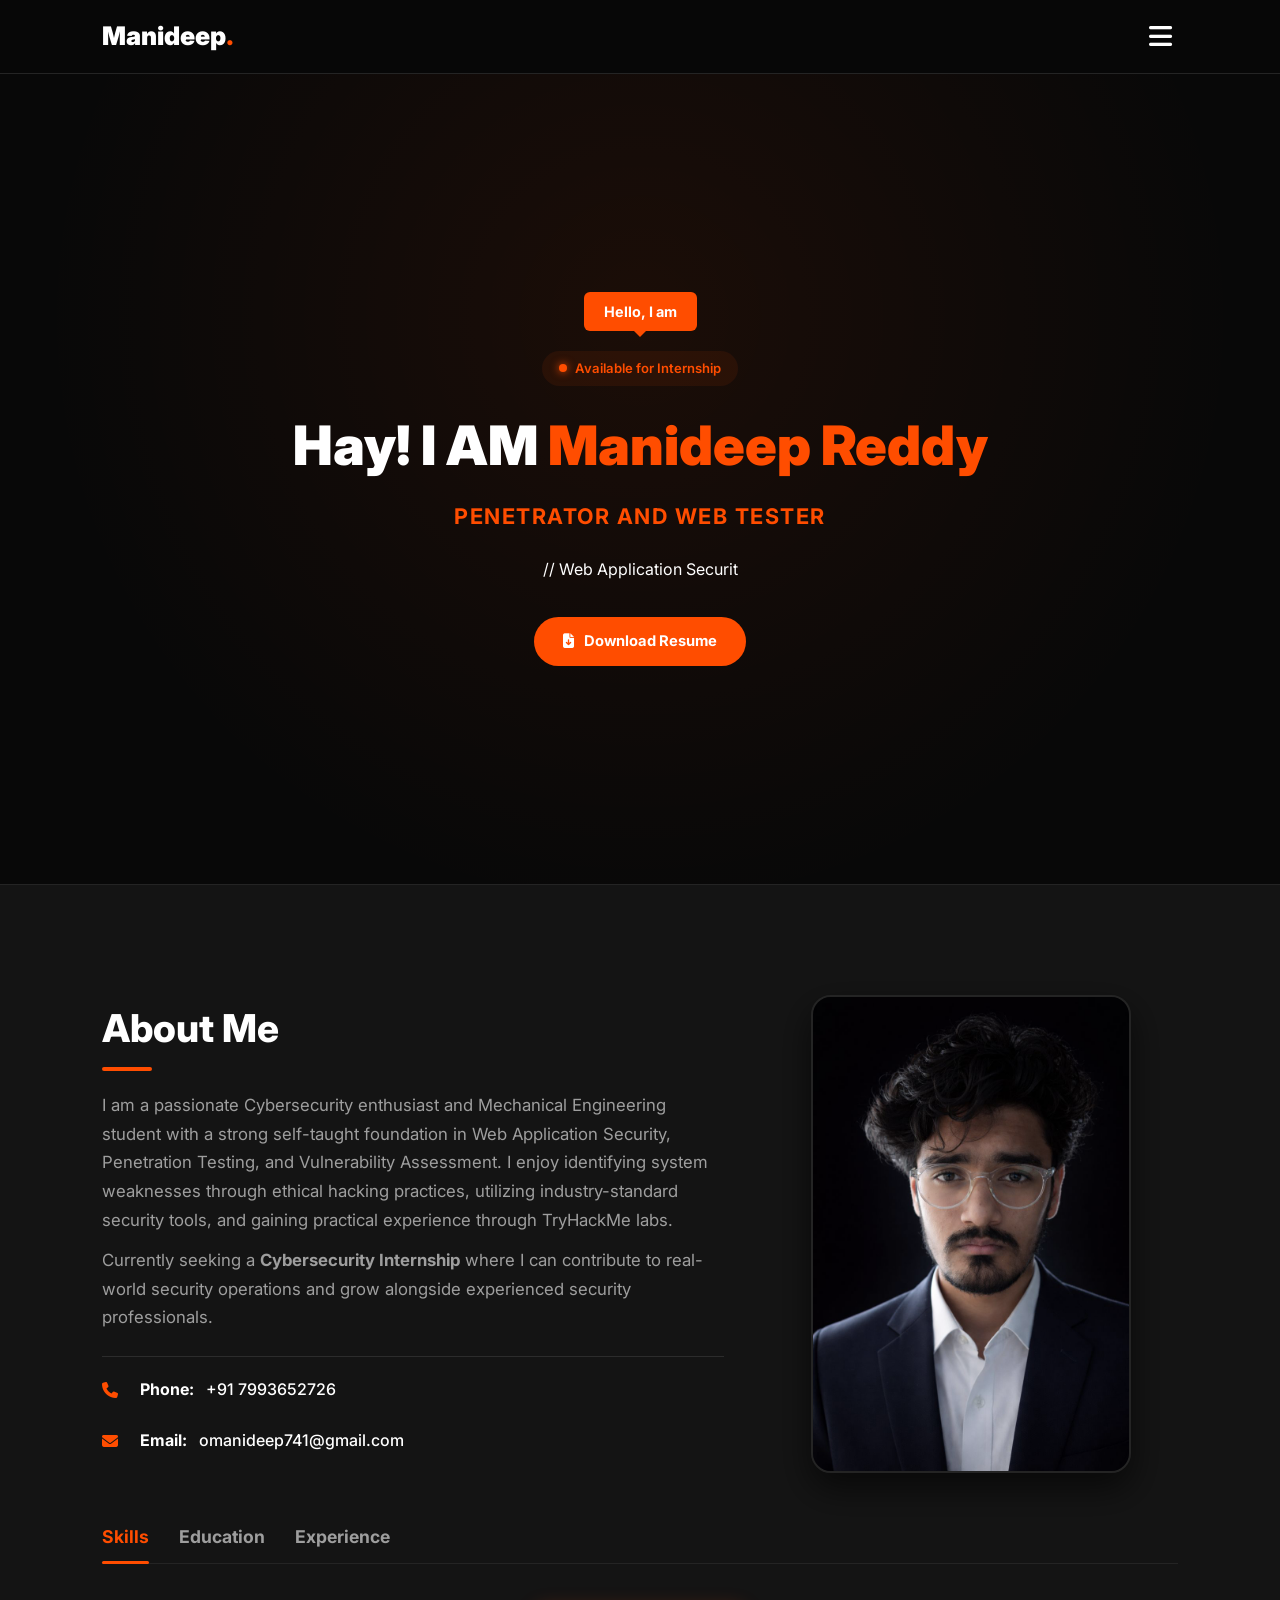
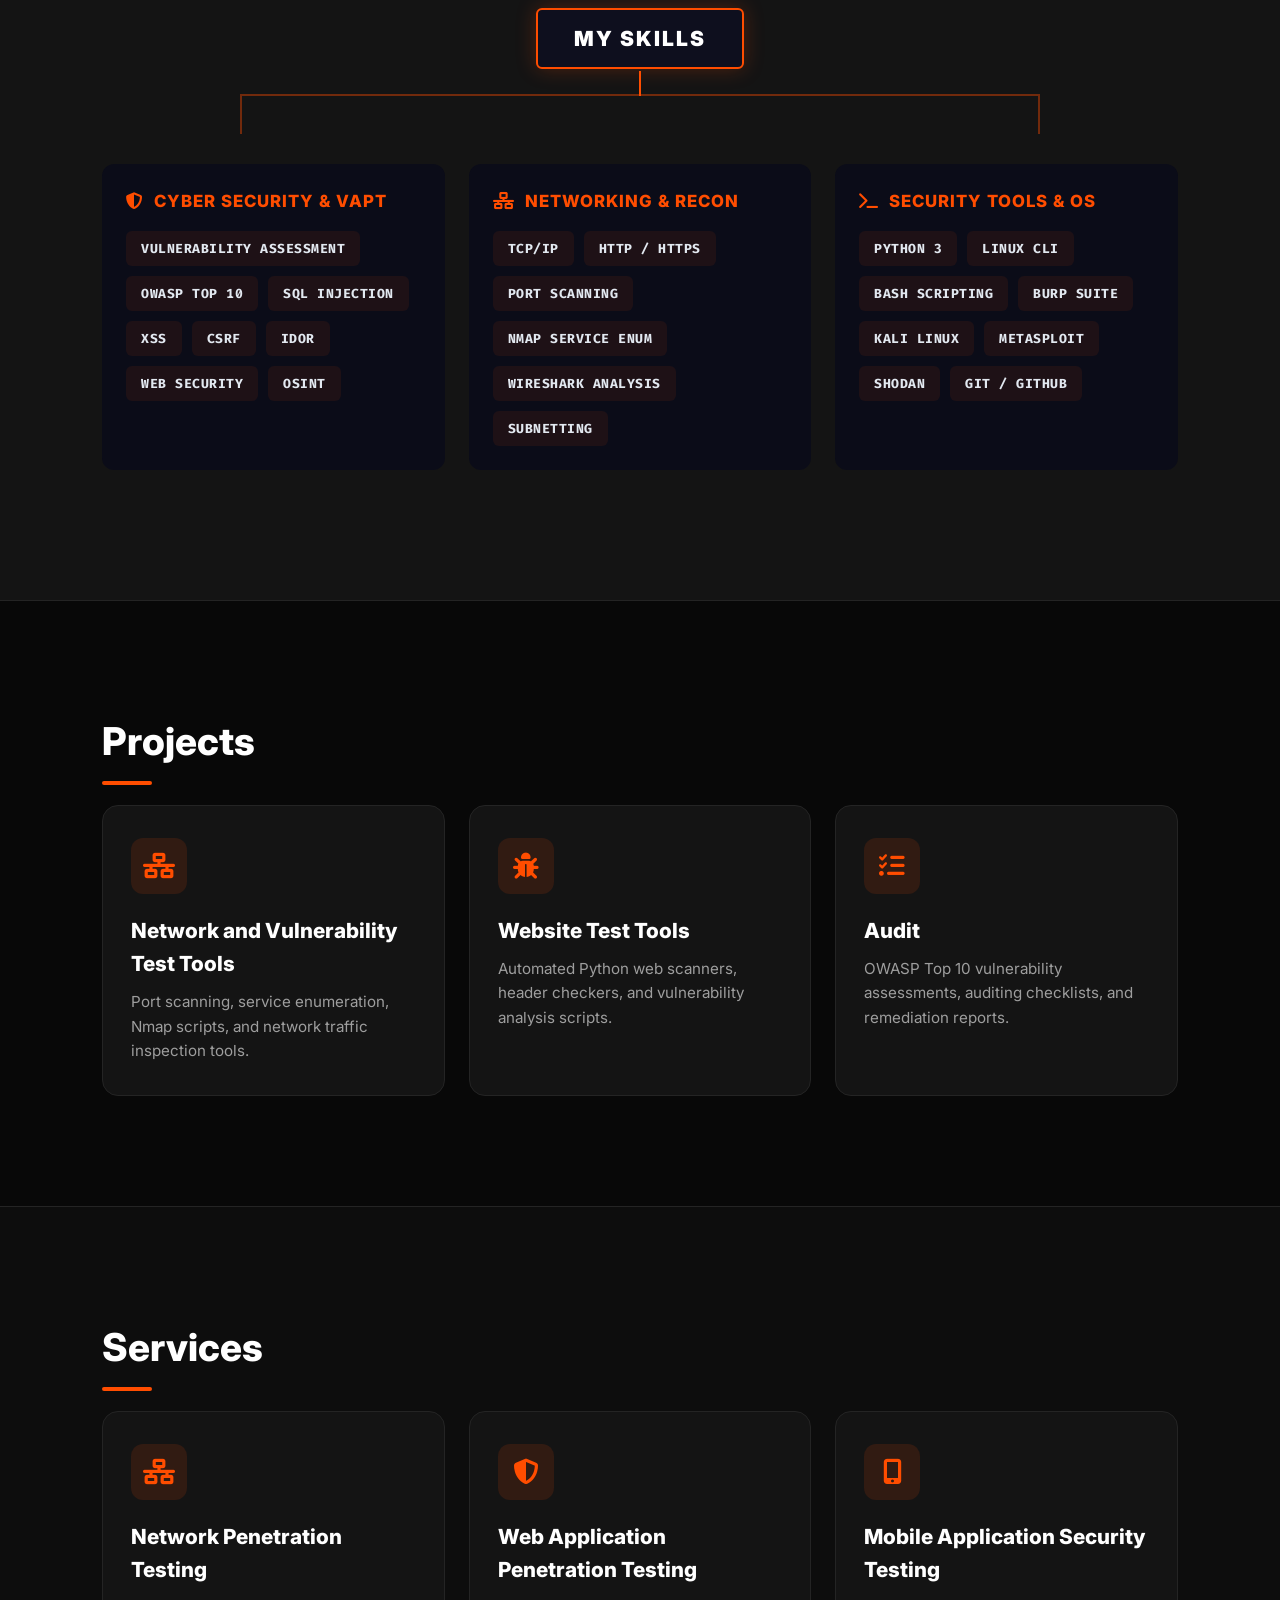
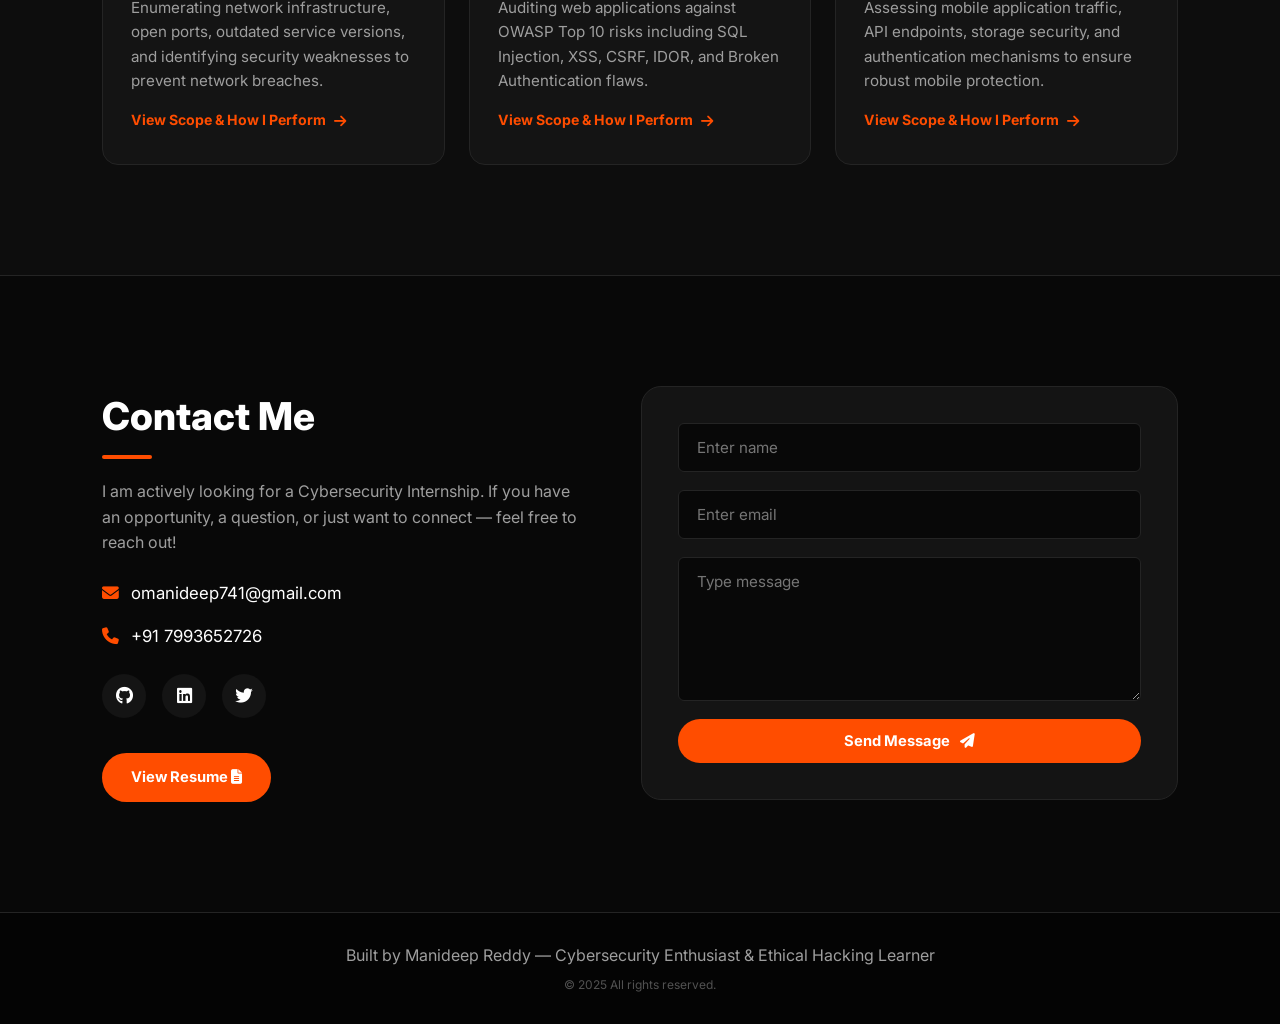
==== index.html @ 564d22fc "Making Cnotect me work" ====
<!DOCTYPE html>
<html lang="en">
<head>
    <meta charset="UTF-8">
    <meta name="viewport" content="width=device-width, initial-scale=1.0">
    <meta name="description" content="Manideep Reddy | Web Application Security & Penetration Testing Portfolio — Seeking Cybersecurity Internship">
    <meta http-equiv="X-Content-Type-Options" content="nosniff">
    <meta http-equiv="X-Frame-Options" content="DENY">
    <meta name="referrer" content="strict-origin-when-cross-origin">
    <link rel="stylesheet" href="style.css?v=4.0">
    <link rel="preconnect" href="https://fonts.googleapis.com">
    <link rel="preconnect" href="https://fonts.gstatic.com" crossorigin>
    <link href="https://fonts.googleapis.com/css2?family=Fira+Code:wght@400;500;700&family=Inter:wght@300;400;500;600;700&display=swap" rel="stylesheet">
    <link rel="stylesheet" href="https://cdnjs.cloudflare.com/ajax/libs/font-awesome/6.4.0/css/all.min.css" integrity="sha512-iecdLmaskl7CVkqkXNQ/ZH/XLlvWZOJyj7Yy7tcenmpD1ypASozpmT/E0iPtmFIB46ZmdtAc9eNBvH0H/ZpiBw==" crossorigin="anonymous" referrerpolicy="no-referrer">
    <title>Manideep Reddy | Cybersecurity Portfolio</title>
</head>
<body>

<!-- ============ STICKY NAV ============ -->
<nav id="navbar">
    <div class="nav-container">
        <!-- Text Logo -->
        <a href="#header" class="nav-logo" aria-label="Go to top">
            <span class="nav-logo-text">Manideep<span class="nav-logo-dot">.</span></span>
        </a>

        <!-- Seamless Blended Menu Icon Button (Full tab / Desktop / Mobile) -->
        <button class="nav-menu-btn" id="navMenuBtn" onclick="toggleMenu()" aria-label="Toggle Navigation Menu">
            <i class="fa-solid fa-bars" id="menuBtnIcon"></i>
        </button>

        <!-- Dropdown Navigation Links -->
        <ul id="sidemenu">
            <li><a href="#header" class="nav-item-link active-nav-link"><i class="fa-solid fa-house"></i> Home</a></li>
            <li><a href="#about" class="nav-item-link"><i class="fa-solid fa-user"></i> About</a></li>
            <li><a href="#skills-section" class="nav-item-link"><i class="fa-solid fa-code"></i> Skills</a></li>
            <li><a href="#portfolio" class="nav-item-link"><i class="fa-solid fa-folder-open"></i> Projects</a></li>
            <li><a href="#services" class="nav-item-link"><i class="fa-solid fa-shield-halved"></i> Services</a></li>
            <li><a href="#contact" class="nav-item-link"><i class="fa-solid fa-paper-plane"></i> Contact</a></li>
        </ul>
    </div>
</nav>

<!-- ============ HERO / HEADER ============ -->
<div id="header">
    <div class="container" style="text-align: center;">
        <div class="header-text" style="max-width: 800px; margin: 0 auto; display: flex; flex-direction: column; align-items: center;">
            
            <div class="speech-bubble">Hello, I am</div>
            
            <a href="#contact" class="status-badge" style="margin-bottom: 16px; text-decoration: none; cursor: pointer;">
                <span class="badge-dot"></span>
                Available for Internship
            </a>
            <h1 style="font-size: 3.4rem; font-weight: 900; margin-bottom: 10px;">Hay! I AM <span style="color: var(--accent-primary);">Manideep Reddy</span></h1>
            <p class="subtitle-desc" style="font-size: 1.35rem; color: var(--accent-primary); font-weight: 700; text-transform: uppercase; letter-spacing: 1.5px; margin-bottom: 24px;">penetrator and web tester</p>

            <p class="tech-tag" id="typing-tag" style="margin-bottom: 24px;"></p>

            <div class="hero-btns" style="display: flex; gap: 16px; justify-content: center; margin-top: 10px;">
                <a href="Manideep_Reddy_Resume.html" target="_blank" class="btn btn-primary"><i class="fa-solid fa-file-arrow-down"></i> Download Resume</a>
            </div>
        </div>
    </div>
</div>

<!-- ============ ABOUT ME ============ -->
<section id="about">
    <div class="container">

        <!-- TOP ROW: Details on the LEFT | My photo on the RIGHT -->
        <div class="about-top-row">

            <!-- LEFT COLUMN: Details about me + Phone & Email just below -->
            <div class="about-intro">
                <h2 class="sub-title">About Me</h2>
                <p class="about-text">I am a passionate Cybersecurity enthusiast and Mechanical Engineering student with a strong self-taught foundation in Web Application Security, Penetration Testing, and Vulnerability Assessment. I enjoy identifying system weaknesses through ethical hacking practices, utilizing industry-standard security tools, and gaining practical experience through TryHackMe labs.</p>
                <p class="about-text" style="margin-top: 12px;">Currently seeking a <strong>Cybersecurity Internship</strong> where I can contribute to real-world security operations and grow alongside experienced security professionals.</p>

                <!-- Phone and Email just below details -->
                <div class="about-contact-quick" style="margin-top: 24px; padding-top: 20px; border-top: 1px solid rgba(255,255,255,0.1); display: flex; flex-direction: column; gap: 10px;">
                    <p class="contact-item" style="font-size: 1rem; font-weight: 500;"><i class="fa-solid fa-phone" style="color: var(--accent-primary, #ff4d00); margin-right: 10px;"></i> <strong>Phone:</strong> +91 7993652726</p>
                    <p class="contact-item" style="font-size: 1rem; font-weight: 500;"><i class="fa-solid fa-envelope" style="color: var(--accent-primary, #ff4d00); margin-right: 10px;"></i> <strong>Email:</strong> omanideep741@gmail.com</p>
                </div>
            </div>

            <!-- RIGHT COLUMN: Photo on the right -->
            <div class="about-photo-wrap">
                <img src="assets/user.png" alt="Manideep Reddy profile photo" class="about-photo-box">
            </div>
        </div>

        <!-- BOTTOM ROW: Skills / Education / Experience tabs -->
        <div class="about-tabs-row" id="skills-section" style="margin-top: 50px;">
            <div class="tab-titles">
                <p class="tab-links active-link" onclick="opentab(event, 'skills-tab')">Skills</p>
                <p class="tab-links" onclick="opentab(event, 'education-tab')">Education</p>
                <p class="tab-links" onclick="opentab(event, 'experience-tab')">Experience</p>
            </div>

            <!-- Skill Tab: Cyber Skill Tree Diagram -->
            <div class="tab-contents active-tab" id="skills-tab">
                <div class="skill-tree-wrapper">
                    <div class="skill-tree-header">My Skills</div>
                    <div class="skill-tree-lines"></div>

                    <div class="skill-tree-branches">
                        <!-- Branch 1: Cyber Security & VAPT -->
                        <div class="skill-branch">
                            <div class="skill-branch-title"><i class="fa-solid fa-shield-halved"></i> Cyber Security &amp; VAPT</div>
                            <div class="skill-pills-grid">
                                <span class="skill-node-pill" data-tooltip="Identifying, quantifying, and prioritizing security weaknesses in web apps &amp; networks.">Vulnerability Assessment</span>
                                <span class="skill-node-pill" data-tooltip="Industry awareness standard covering critical web application security risks.">OWASP Top 10</span>
                                <span class="skill-node-pill" data-tooltip="Attacking database queries by injecting malicious SQL statements into input fields.">SQL Injection</span>
                                <span class="skill-node-pill" data-tooltip="Cross-Site Scripting: Injecting malicious client-side scripts into web pages.">XSS</span>
                                <span class="skill-node-pill" data-tooltip="Cross-Site Request Forgery: Forging unauthorized requests from trusted users.">CSRF</span>
                                <span class="skill-node-pill" data-tooltip="Insecure Direct Object References: Accessing unauthorized objects by changing parameter IDs.">IDOR</span>
                                <span class="skill-node-pill" data-tooltip="Securing websites against unauthorized access, exploitation, and data leaks.">Web Security</span>
                                <span class="skill-node-pill" data-tooltip="Open Source Intelligence: Gathering public intelligence for security recon.">OSINT</span>
                            </div>
                        </div>

                        <!-- Branch 2: Networking & Reconnaissance -->
                        <div class="skill-branch">
                            <div class="skill-branch-title"><i class="fa-solid fa-network-wired"></i> Networking &amp; Recon</div>
                            <div class="skill-pills-grid">
                                <span class="skill-node-pill" data-tooltip="Foundational networking suite governing internet data communication.">TCP/IP</span>
                                <span class="skill-node-pill" data-tooltip="Web protocols for transferring encrypted &amp; unencrypted web page data.">HTTP / HTTPS</span>
                                <span class="skill-node-pill" data-tooltip="Probing server ports to identify active hosts, open services, and entry points.">Port Scanning</span>
                                <span class="skill-node-pill" data-tooltip="Scanning target networks to discover open ports, running services, and OS types.">Nmap Service Enum</span>
                                <span class="skill-node-pill" data-tooltip="Capturing and analyzing live network packet traffic in real time.">Wireshark Analysis</span>
                                <span class="skill-node-pill" data-tooltip="Dividing IP networks into smaller subnetworks to improve security &amp; traffic.">Subnetting</span>
                            </div>
                        </div>

                        <!-- Branch 3: Tools & Programming -->
                        <div class="skill-branch">
                            <div class="skill-branch-title"><i class="fa-solid fa-terminal"></i> Security Tools &amp; OS</div>
                            <div class="skill-pills-grid">
                                <span class="skill-node-pill" data-tooltip="High-level programming language used to build automated security &amp; exploit scripts.">Python 3</span>
                                <span class="skill-node-pill" data-tooltip="Command Line Interface for running Linux security operations efficiently.">Linux CLI</span>
                                <span class="skill-node-pill" data-tooltip="Writing shell scripts to automate security scans and system administration tasks.">Bash Scripting</span>
                                <span class="skill-node-pill" data-tooltip="Web security testing platform for intercepting and inspecting HTTP requests.">Burp Suite</span>
                                <span class="skill-node-pill" data-tooltip="Debian Linux distribution packed with ethical hacking &amp; security tools.">Kali Linux</span>
                                <span class="skill-node-pill" data-tooltip="Penetration testing framework for executing exploits against vulnerable targets.">Metasploit</span>
                                <span class="skill-node-pill" data-tooltip="Search engine for finding internet-connected servers and open ports.">Shodan</span>
                                <span class="skill-node-pill" data-tooltip="Distributed version control platform for managing security code repos.">Git / GitHub</span>
                            </div>
                        </div>
                    </div>
                </div>
            </div>

            <!-- Education Tab: School & Colleges -->
            <div class="tab-contents" id="education-tab">
                <ul>
                    <li><span>Schooling</span><br>Bhashyam Public School, Chimakurthy</li>
                    <li><span>Diploma</span><br>Diploma in Mechanical Engineering (Completed)</li>
                    <li><span>Bachelor of Technology (B.Tech)</span><br>B.Tech in Mechanical Engineering (Currently Pursuing)</li>
                </ul>
            </div>

            <!-- Experience Tab -->
            <div class="tab-contents" id="experience-tab">
                <ul>
                    <li><span>Web Application Security Labs</span><br>Hands-on practice identifying XSS, SQLi, CSRF, and IDOR vulnerabilities in safe lab environments.</li>
                    <li><span>Burp Suite &amp; Request Interception</span><br>Intercepting, modifying, and inspecting HTTP requests and responses.</li>
                    <li><span>Network Enumeration &amp; Scanning</span><br>Scanning ports, identifying open services, and drafting security finding reports.</li>
                    <li><span>TryHackMe</span><br>Actively completing Pre-Security and Jr. Penetration Tester paths.</li>
                </ul>
            </div>
        </div>

    </div>
</section>

<!-- ============ PROJECTS ============ -->
<section id="portfolio">
    <div class="container">
        <h2 class="sub-title">Projects</h2>

        <!-- The 3 Interactive Working Category Blocks -->
        <div id="dynamic-category-cards" style="display: grid; grid-template-columns: repeat(auto-fit, minmax(240px, 1fr)); gap: 24px;"></div>
    </div>
</section>

<!-- ============ SERVICES ============ -->
<section id="services">
    <div class="container">
        <h2 class="sub-title">Services</h2>
        <div class="services-list" style="display: grid; grid-template-columns: repeat(auto-fit, minmax(240px, 1fr)); gap: 24px;">

            <div class="service-card project-block-card" onclick="openServiceDetailModal('network_vapt')" style="background: var(--bg-card); border: 1px solid var(--border-color, #242424); border-radius: 16px; padding: 32px 28px; cursor: pointer; transition: all 0.3s ease; display: flex; flex-direction: column; height: 100%;">
                <div style="width: 56px; height: 56px; background: rgba(255, 77, 0, 0.12); color: var(--accent-primary, #FF4D00); border-radius: 12px; display: flex; align-items: center; justify-content: center; font-size: 1.6rem; margin-bottom: 20px;">
                    <i class="fa-solid fa-network-wired"></i>
                </div>
                <h3 style="font-size: 1.3rem; font-weight: 800; margin-bottom: 10px; color: var(--text-main, #FFFFFF);">Network Penetration Testing</h3>
                <p style="font-size: 0.95rem; color: var(--text-muted, #9E9E9E); margin-bottom: 16px;">Enumerating network infrastructure, open ports, outdated service versions, and identifying security weaknesses to prevent network breaches.</p>
                <div style="margin-top: auto; color: var(--accent-primary, #FF4D00); font-weight: 700; font-size: 0.88rem; display: flex; align-items: center; gap: 8px;">
                    View Scope &amp; How I Perform <i class="fa-solid fa-arrow-right"></i>
                </div>
            </div>

            <div class="service-card project-block-card" onclick="openServiceDetailModal('web_vapt')" style="background: var(--bg-card); border: 1px solid var(--border-color, #242424); border-radius: 16px; padding: 32px 28px; cursor: pointer; transition: all 0.3s ease; display: flex; flex-direction: column; height: 100%;">
                <div style="width: 56px; height: 56px; background: rgba(255, 77, 0, 0.12); color: var(--accent-primary, #FF4D00); border-radius: 12px; display: flex; align-items: center; justify-content: center; font-size: 1.6rem; margin-bottom: 20px;">
                    <i class="fa-solid fa-shield-halved"></i>
                </div>
                <h3 style="font-size: 1.3rem; font-weight: 800; margin-bottom: 10px; color: var(--text-main, #FFFFFF);">Web Application Penetration Testing</h3>
                <p style="font-size: 0.95rem; color: var(--text-muted, #9E9E9E); margin-bottom: 16px;">Auditing web applications against OWASP Top 10 risks including SQL Injection, XSS, CSRF, IDOR, and Broken Authentication flaws.</p>
                <div style="margin-top: auto; color: var(--accent-primary, #FF4D00); font-weight: 700; font-size: 0.88rem; display: flex; align-items: center; gap: 8px;">
                    View Scope &amp; How I Perform <i class="fa-solid fa-arrow-right"></i>
                </div>
            </div>

            <div class="service-card project-block-card" onclick="openServiceDetailModal('mobile_vapt')" style="background: var(--bg-card); border: 1px solid var(--border-color, #242424); border-radius: 16px; padding: 32px 28px; cursor: pointer; transition: all 0.3s ease; display: flex; flex-direction: column; height: 100%;">
                <div style="width: 56px; height: 56px; background: rgba(255, 77, 0, 0.12); color: var(--accent-primary, #FF4D00); border-radius: 12px; display: flex; align-items: center; justify-content: center; font-size: 1.6rem; margin-bottom: 20px;">
                    <i class="fa-solid fa-mobile-screen-button"></i>
                </div>
                <h3 style="font-size: 1.3rem; font-weight: 800; margin-bottom: 10px; color: var(--text-main, #FFFFFF);">Mobile Application Security Testing</h3>
                <p style="font-size: 0.95rem; color: var(--text-muted, #9E9E9E); margin-bottom: 16px;">Assessing mobile application traffic, API endpoints, storage security, and authentication mechanisms to ensure robust mobile protection.</p>
                <div style="margin-top: auto; color: var(--accent-primary, #FF4D00); font-weight: 700; font-size: 0.88rem; display: flex; align-items: center; gap: 8px;">
                    View Scope &amp; How I Perform <i class="fa-solid fa-arrow-right"></i>
                </div>
            </div>

        </div>
    </div>
</section>

<!-- ============ CONTACT ============ -->
<section id="contact">
    <div class="container">
        <div class="row">
            <div class="contact-left">
                <h2 class="sub-title">Contact Me</h2>
                <p class="contact-desc">I am actively looking for a Cybersecurity Internship. If you have an opportunity, a question, or just want to connect — feel free to reach out!</p>
                <p class="contact-item"><i class="fa-solid fa-envelope" aria-hidden="true"></i> omanideep741@gmail.com</p>
                <p class="contact-item"><i class="fa-solid fa-phone" aria-hidden="true"></i> +91 7993652726</p>
                <div class="social-icons">
                    <a href="https://github.com/omanideep741-max" target="_blank" rel="noopener noreferrer" aria-label="GitHub Profile"><i class="fa-brands fa-github" aria-hidden="true"></i></a>
                    <a href="https://linkedin.com/in/manideep-reddy-19a9a4327" target="_blank" rel="noopener noreferrer" aria-label="LinkedIn Profile"><i class="fa-brands fa-linkedin" aria-hidden="true"></i></a>
                    <a href="https://twitter.com" target="_blank" rel="noopener noreferrer" aria-label="Twitter Profile"><i class="fa-brands fa-twitter" aria-hidden="true"></i></a>
                </div>
                <a href="Manideep_Reddy_Resume.html" target="_blank" class="btn btn-primary" style="margin-top: 35px; display: inline-block;">View Resume <i class="fa-solid fa-file-lines" aria-hidden="true"></i></a>
            </div>
            <div class="contact-right">
                <form name="contact-form" autocomplete="off" novalidate>
                    <input type="text" name="Name" id="name" placeholder="Enter name" required maxlength="100">
                    <input type="email" name="Email" id="email" placeholder="Enter email" required maxlength="150">
                    <textarea name="Message" id="message" rows="6" placeholder="Type message" required maxlength="2000"></textarea>
                    <button type="submit" class="btn btn-primary submit-btn" id="submit-btn">Send Message <i class="fa-solid fa-paper-plane" aria-hidden="true"></i></button>
                </form>
            </div>
        </div>
    </div>
</section>

<!-- ============ FOOTER ============ -->
<footer class="copyright">
    <p>Built by Manideep Reddy &mdash; Cybersecurity Enthusiast &amp; Ethical Hacking Learner</p>
    <p style="margin-top: 6px; font-size: 12px; opacity: 0.5;">&copy; 2025 All rights reserved.</p>
</footer>

<!-- Back to Top Button -->
<a href="#header" class="back-to-top" id="backToTop" aria-label="Back to top">
    <i class="fa-solid fa-chevron-up" aria-hidden="true"></i>
</a>

<!-- ============ SCRIPTS ============ -->
<script>
    'use strict';

    /* ---- Sticky Navbar & Scroll Spy ---- */
    const navbar = document.getElementById('navbar');
    const sections = document.querySelectorAll('section, #header');
    const navLinks = document.querySelectorAll('#sidemenu li a');

    window.addEventListener('scroll', function () {
        if (window.scrollY > 60) {
            navbar.classList.add('scrolled');
        } else {
            navbar.classList.remove('scrolled');
        }

        let current = '';
        sections.forEach(section => {
            const sectionTop = section.offsetTop;
            if (window.scrollY >= (sectionTop - 160)) {
                current = section.getAttribute('id');
            }
        });

        navLinks.forEach(link => {
            link.classList.remove('active-nav-link');
            const href = link.getAttribute('href');
            if (href === '#' + current || (current === 'header' && href === '#header') || (current === 'about' && href === '#skills-section')) {
                link.classList.add('active-nav-link');
            }
        });
    });

    /* ---- Back to Top Button ---- */
    const backToTop = document.getElementById('backToTop');
    window.addEventListener('scroll', function () {
        if (window.scrollY > 400) {
            backToTop.classList.add('show');
        } else {
            backToTop.classList.remove('show');
        }
    });

    /* ---- Typing Animation on Hero ---- */
    const phrases = [
        '// Web Application Security Enthusiast',
        '// Ethical Hacker in Training',
        '// OWASP Top 10 Learner',
        '// Penetration Testing Trainee'
    ];
    let pIndex = 0, cIndex = 0, isDeleting = false;
    const typingEl = document.getElementById('typing-tag');
    function typeLoop() {
        const current = phrases[pIndex];
        if (isDeleting) {
            typingEl.textContent = current.substring(0, cIndex--);
        } else {
            typingEl.textContent = current.substring(0, cIndex++);
        }
        let delay = isDeleting ? 40 : 80;
        if (!isDeleting && cIndex === current.length + 1) {
            delay = 1800;
            isDeleting = true;
        } else if (isDeleting && cIndex === 0) {
            isDeleting = false;
            pIndex = (pIndex + 1) % phrases.length;
            delay = 400;
        }
        setTimeout(typeLoop, delay);
    }
    typeLoop();

    /* ---- Skill Bars Animation on Scroll ---- */
    const fills = document.querySelectorAll('.skill-fill');
    const skillObserver = new IntersectionObserver(function (entries) {
        entries.forEach(function (entry) {
            if (entry.isIntersecting) {
                const el = entry.target;
                el.style.width = el.getAttribute('data-width') + '%';
                skillObserver.unobserve(el);
            }
        });
    }, { threshold: 0.3 });
    fills.forEach(function (fill) { skillObserver.observe(fill); });

    /* ---- Tab Switching ---- */
    const tablinks = document.getElementsByClassName('tab-links');
    const tabcontents = document.getElementsByClassName('tab-contents');
    function opentab(ev, tabname) {
        for (let link of tablinks) link.classList.remove('active-link');
        for (let content of tabcontents) content.classList.remove('active-tab');
        if (ev && ev.currentTarget) {
            ev.currentTarget.classList.add('active-link');
        } else {
            // Find tab link matching tabname
            const targetLink = document.querySelector(`.tab-links[onclick*="${tabname}"]`);
            if (targetLink) targetLink.classList.add('active-link');
        }
        const target = document.getElementById(tabname);
        if (target) target.classList.add('active-tab');
    }

    /* ---- Interactive Menu Button Toggle Controller ---- */
    const sidemenu = document.getElementById('sidemenu');
    const navMenuBtn = document.getElementById('navMenuBtn');

    function toggleMenu() {
        if (sidemenu && navMenuBtn) {
            sidemenu.classList.toggle('active');
            navMenuBtn.classList.toggle('active');
        }
    }

    function closemenu() {
        if (sidemenu) sidemenu.classList.remove('active');
        if (navMenuBtn) navMenuBtn.classList.remove('active');
    }

    // Close menu when clicking any link inside
    document.querySelectorAll('#sidemenu li a').forEach(function (link) {
        link.addEventListener('click', function (e) {
            closemenu();
            const href = link.getAttribute('href');
            if (href === '#skills-section') {
                opentab(null, 'skills-tab');
            }
        });
    });

    // Close menu when clicking outside of navbar menu
    document.addEventListener('click', function(e) {
        if (sidemenu && navMenuBtn && !sidemenu.contains(e.target) && !navMenuBtn.contains(e.target)) {
            closemenu();
        }
    });

    /* ---- ScrollSpy: Highlight Active Nav Link on Scroll ---- */
    const spySections = document.querySelectorAll('div#header, section#about, div#skills-section, section#portfolio, section#services, section#contact');
    const spyNavLinks = document.querySelectorAll('#sidemenu li a');

    window.addEventListener('scroll', function () {
        let currentSectionId = 'header';
        const scrollPosition = window.scrollY + 220;

        spySections.forEach(function (sec) {
            const top = sec.offsetTop;
            const height = sec.offsetHeight;
            if (scrollPosition >= top && scrollPosition < top + height) {
                currentSectionId = sec.getAttribute('id');
            }
        });

        spyNavLinks.forEach(function (link) {
            link.classList.remove('active-nav-link');
            const href = link.getAttribute('href');
            if (href === '#' + currentSectionId) {
                link.classList.add('active-nav-link');
            }
        });
    });

    /* ---- Contact Form Validation & AJAX Submission ---- */
    const form = document.querySelector('form[name="contact-form"]');
    if (form) {
        form.addEventListener('submit', function (e) {
            e.preventDefault();
            const name = document.getElementById('name').value.trim();
            const email = document.getElementById('email').value.trim();
            const message = document.getElementById('message').value.trim();
            const emailRegex = /^[^\s@]+@[^\s@]+\.[^\s@]+$/;
            
            if (!name || !email || !message) {
                alert('Please fill in all fields before submitting.');
                return;
            }
            if (!emailRegex.test(email)) {
                alert('Please enter a valid email address.');
                return;
            }

            // Show sending state on the button
            const submitBtn = document.getElementById('submit-btn');
            const originalBtnText = submitBtn.innerHTML;
            submitBtn.disabled = true;
            submitBtn.innerHTML = 'Sending... <i class="fa-solid fa-spinner fa-spin"></i>';

            // Check if testing locally via file:// protocol
            if (window.location.protocol === 'file:') {
                submitBtn.disabled = false;
                submitBtn.innerHTML = originalBtnText;
                alert('Local File Notice: FormSubmit requires an active Web Server (like your live GitHub Pages link). For local testing, opening your email application instead.');
                window.location.href = `mailto:omanideep741@gmail.com?subject=Portfolio Message from ${encodeURIComponent(name)}&body=${encodeURIComponent(message)}`;
                return;
            }

            // Send AJAX POST request to FormSubmit
            fetch('https://formsubmit.co/ajax/omanideep741@gmail.com', {
                method: 'POST',
                headers: {
                    'Content-Type': 'application/json',
                    'Accept': 'application/json'
                },
                body: JSON.stringify({
                    Name: name,
                    Email: email,
                    Message: message,
                    _subject: 'New Portfolio Message from ' + name,
                    _captcha: 'false',
                    _template: 'table'
                })
            })
            .then(response => response.json())
            .then(data => {
                submitBtn.disabled = false;
                submitBtn.innerHTML = originalBtnText;
                if (data.success === 'true' || data.success === true) {
                    alert('Thank you, ' + name + '! Your message has been successfully sent to my email. I will respond to you shortly.');
                    form.reset();
                } else {
                    alert('Oops! Something went wrong: ' + (data.message || 'Please try again later.'));
                }
            })
            .catch(error => {
                submitBtn.disabled = false;
                submitBtn.innerHTML = originalBtnText;
                alert('Connection error. Opening direct email mailto link...');
                window.location.href = `mailto:omanideep741@gmail.com?subject=Portfolio Message from ${encodeURIComponent(name)}&body=${encodeURIComponent(message)}`;
                console.error('Error:', error);
            });
        });
    }
</script>

<!-- ============ MODULAR PROJECT SCRIPTS ============ -->
<!-- Load the data files first, then the main logic script -->
<script src="js/projectsData.js"></script>
<script src="js/servicesData.js"></script>
<script src="js/main.js"></script>
</body>
</html>
---- style.css ----
/* ==========================================================================
   MANIDEEP REDDY - CYBER ORANGE DEVELOPER THEME
   Inspired by Coder / Dark Luxury Orange aesthetic
   ========================================================================== */

:root {
    --bg-dark: #080808;
    --bg-card: #141414;
    --bg-card-hover: #1E1E1E;
    
    --accent-primary: #FF4D00;
    --accent-hover: #FF661A;
    --accent-glow: rgba(255, 77, 0, 0.25);
    
    --text-main: #FFFFFF;
    --text-muted: #9E9E9E;
    --text-sub: #666666;
    
    --border-color: #242424;
    --border-orange: #FF4D00;
    
    --font-heading: 'Outfit', 'Plus Jakarta Sans', 'Inter', sans-serif;
    --font-body: 'Plus Jakarta Sans', 'Inter', sans-serif;
    --font-mono: 'JetBrains Mono', 'Fira Code', monospace;
    
    --radius-sm: 6px;
    --radius-md: 12px;
    --radius-lg: 20px;
    --radius-pill: 999px;
    
    --transition: 0.3s cubic-bezier(0.16, 1, 0.3, 1);
}

/* ------------ Reset & Base ------------ */
* {
    margin: 0;
    padding: 0;
    box-sizing: border-box;
}

html {
    scroll-behavior: smooth;
    font-size: 16px;
}

body {
    background-color: var(--bg-dark);
    color: var(--text-main);
    font-family: var(--font-body);
    line-height: 1.6;
    overflow-x: hidden;
    -webkit-font-smoothing: antialiased;
}

/* Scrollbar */
::-webkit-scrollbar {
    width: 8px;
}
::-webkit-scrollbar-track {
    background: var(--bg-dark);
}
::-webkit-scrollbar-thumb {
    background: var(--accent-primary);
    border-radius: 4px;
}

/* Container */
.container {
    padding: 20px 8%;
    max-width: 1300px;
    margin: 0 auto;
    width: 100%;
}

section {
    padding: 90px 0;
}

/* ------------ Typography & Badges ------------ */
h1, h2, h3, h4 {
    font-family: var(--font-heading);
    color: var(--text-main);
    font-weight: 800;
}

.sub-title {
    font-size: 2.4rem;
    font-weight: 800;
    color: var(--text-main);
    margin-bottom: 20px;
    position: relative;
    display: inline-block;
}

.sub-title::after {
    content: '';
    display: block;
    width: 50px;
    height: 4px;
    background: var(--accent-primary);
    border-radius: 2px;
    margin-top: 8px;
}

.orange-tag {
    color: var(--accent-primary);
    font-family: var(--font-heading);
    font-size: 0.9rem;
    font-weight: 700;
    text-transform: uppercase;
    letter-spacing: 2px;
    margin-bottom: 10px;
    display: block;
}

/* ------------ Buttons ------------ */
.btn {
    display: inline-flex;
    align-items: center;
    justify-content: center;
    gap: 10px;
    padding: 12px 28px;
    font-family: var(--font-heading);
    font-weight: 700;
    font-size: 0.92rem;
    border-radius: var(--radius-pill);
    text-decoration: none;
    cursor: pointer;
    transition: all var(--transition);
    border: 1px solid transparent;
    outline: none;
}

.btn:hover {
    border-color: var(--accent-primary);
    box-shadow: 0 0 20px var(--accent-glow);
}

.btn-primary {
    background: var(--accent-primary);
    color: var(--text-main);
    border: 1px solid transparent;
    box-shadow: none;
}

.btn-primary:hover {
    background: var(--accent-hover);
    border-color: var(--accent-primary);
    transform: translateY(-2px);
    box-shadow: 0 10px 25px rgba(255, 77, 0, 0.4);
}

/* ------------ Sticky Navigation ------------ */
#navbar {
    position: sticky;
    top: 0;
    z-index: 1000;
    background: rgba(8, 8, 8, 0.92);
    backdrop-filter: blur(16px);
    border-bottom: 1px solid var(--border-color);
}

.nav-container {
    display: flex;
    align-items: center;
    justify-content: space-between;
    padding: 16px 8%;
    max-width: 1300px;
    margin: 0 auto;
}

.nav-logo {
    display: flex;
    align-items: center;
    gap: 10px;
    text-decoration: none;
}

.nav-logo-text {
    font-family: var(--font-heading);
    font-size: 1.6rem;
    font-weight: 900;
    color: var(--text-main);
}

.nav-logo-dot {
    color: var(--accent-primary);
}

/* ------------ Seamless Blended Nav Menu Icon Button ------------ */
.nav-menu-btn {
    background: transparent;
    border: none;
    color: var(--text-main);
    font-size: 1.65rem;
    cursor: pointer;
    padding: 6px;
    display: inline-flex;
    align-items: center;
    justify-content: center;
    transition: all 0.3s cubic-bezier(0.16, 1, 0.3, 1);
    z-index: 1010;
}

.nav-menu-btn:hover, .nav-menu-btn.active {
    color: var(--accent-primary);
}

.nav-menu-btn.active {
    transform: rotate(90deg);
}

/* Collapsible Dropdown Menu stemming from Menu button */
#sidemenu {
    position: absolute;
    top: calc(100% + 12px);
    right: 8%;
    background: rgba(14, 15, 26, 0.96);
    backdrop-filter: blur(20px);
    -webkit-backdrop-filter: blur(20px);
    border: 1px solid var(--border-color);
    box-shadow: 0 15px 40px rgba(0, 0, 0, 0.85), 0 0 25px rgba(255, 77, 0, 0.15);
    border-radius: 16px;
    padding: 14px;
    display: flex;
    flex-direction: column;
    gap: 8px;
    list-style: none;
    min-width: 220px;
    opacity: 0;
    visibility: hidden;
    transform: translateY(-15px) scale(0.95);
    transition: all 0.35s cubic-bezier(0.16, 1, 0.3, 1);
    z-index: 1000;
}

#sidemenu.active {
    opacity: 1;
    visibility: visible;
    transform: translateY(0) scale(1);
}

#sidemenu li a {
    color: var(--text-muted);
    text-decoration: none;
    font-size: 0.95rem;
    font-weight: 700;
    display: flex;
    align-items: center;
    gap: 12px;
    padding: 10px 16px;
    border-radius: 10px;
    transition: all 0.25s ease;
}

#sidemenu li a i {
    color: var(--accent-primary);
    font-size: 1rem;
    width: 20px;
}

#sidemenu li a:hover, #sidemenu li a.active-nav-link {
    color: #FFFFFF;
    background: rgba(255, 77, 0, 0.15);
    transform: translateX(4px);
}

/* ------------ Hero / Header ------------ */
#header {
    min-height: 90vh;
    display: flex;
    align-items: center;
    justify-content: center;
    background: radial-gradient(circle at 50% 30%, rgba(255, 77, 0, 0.08) 0%, transparent 70%);
    padding: 60px 0;
}

.speech-bubble {
    display: inline-block;
    position: relative;
    background: var(--accent-primary);
    color: var(--text-main);
    padding: 8px 20px;
    border-radius: var(--radius-sm);
    font-family: var(--font-heading);
    font-weight: 700;
    font-size: 0.9rem;
    margin-bottom: 20px;
}

.speech-bubble::after {
    content: '';
    position: absolute;
    bottom: -6px;
    left: 50%;
    transform: translateX(-50%);
    border-left: 6px solid transparent;
    border-right: 6px solid transparent;
    border-top: 6px solid var(--accent-primary);
}

.status-badge {
    display: inline-flex;
    align-items: center;
    gap: 8px;
    padding: 6px 16px;
    background: rgba(255, 77, 0, 0.08);
    border: 1px solid transparent;
    border-radius: var(--radius-pill);
    font-size: 0.82rem;
    color: var(--accent-primary);
    font-weight: 600;
    margin-bottom: 20px;
    transition: all var(--transition);
}

.status-badge:hover {
    border-color: var(--accent-primary);
    box-shadow: 0 0 15px var(--accent-glow);
}

.badge-dot {
    width: 8px;
    height: 8px;
    background: var(--accent-primary);
    border-radius: 50%;
    box-shadow: 0 0 8px var(--accent-primary);
}

/* ------------ About Me ------------ */
#about {
    background: var(--bg-card);
    border-top: 1px solid var(--border-color);
    border-bottom: 1px solid var(--border-color);
}

.about-top-row {
    display: grid;
    grid-template-columns: 1.2fr 0.8fr;
    gap: 50px;
    align-items: center;
}

.about-intro .about-text {
    font-size: 1.05rem;
    color: var(--text-muted);
    line-height: 1.7;
}

.about-top-row {
    display: grid;
    grid-template-columns: 1.2fr 0.8fr;
    gap: 40px;
    align-items: center;
}

.about-photo-wrap {
    text-align: center;
}

.about-photo-box {
    max-width: 320px;
    width: 100%;
    height: auto;
    display: block;
    margin: 0 auto;
    border-radius: var(--radius-lg);
    border: 2px solid var(--border-color);
    box-shadow: 0 15px 35px rgba(0,0,0,0.6);
    filter: grayscale(15%);
    transition: all var(--transition);
}

.about-photo-box:hover {
    filter: grayscale(0%);
    border-color: var(--accent-primary);
}

/* Tabs */
.about-tabs-row {
    margin-top: 50px;
}

.tab-titles {
    display: flex;
    gap: 30px;
    margin-bottom: 24px;
    border-bottom: 1px solid var(--border-color);
    padding-bottom: 12px;
}

.tab-links {
    font-family: var(--font-heading);
    font-size: 1.1rem;
    font-weight: 700;
    color: var(--text-muted);
    cursor: pointer;
    position: relative;
    transition: color var(--transition);
}

.tab-links.active-link {
    color: var(--accent-primary);
}

.tab-links.active-link::after {
    content: '';
    position: absolute;
    bottom: -13px;
    left: 0;
    width: 100%;
    height: 3px;
    background: var(--accent-primary);
    border-radius: 2px;
}

.tab-contents {
    display: none;
}

.tab-contents.active-tab {
    display: block;
}

.tab-contents ul {
    list-style: none;
    display: grid;
    grid-template-columns: repeat(auto-fit, minmax(280px, 1fr));
    gap: 20px;
}

.tab-contents ul li {
    background: var(--bg-dark);
    border: 1px solid transparent;
    padding: 20px;
    border-radius: var(--radius-md);
    transition: all var(--transition);
}

.tab-contents ul li:hover {
    border-color: var(--accent-primary);
    box-shadow: 0 4px 15px var(--accent-glow);
}

.tab-contents ul li span {
    color: var(--accent-primary);
    font-family: var(--font-heading);
    font-size: 1.05rem;
    font-weight: 700;
    display: block;
    margin-bottom: 6px;
}

/* ------------ Projects (Portfolio) ------------ */
#portfolio {
    background: var(--bg-dark);
}

.project-card, .cat-card {
    background: var(--bg-card);
    border: 1px solid transparent;
    border-radius: var(--radius-md);
    padding: 24px;
    transition: all var(--transition);
}

.project-card:hover, .cat-card:hover {
    box-shadow: 0 10px 30px var(--accent-glow);
    transform: translateY(-4px);
}

/* ------------ Services ------------ */
#services {
    background: #0D0D0D;
    border-top: 1px solid var(--border-color);
    border-bottom: 1px solid var(--border-color);
}

.service-card {
    background: var(--bg-card);
    border: none;
    border-radius: var(--radius-lg);
    padding: 36px 28px;
    transition: all var(--transition);
}

.service-card:hover {
    box-shadow: 0 10px 30px var(--accent-glow);
    transform: translateY(-4px);
}

.service-icon {
    font-size: 2rem;
    color: var(--accent-primary);
    margin-bottom: 20px;
}

.service-card h3 {
    font-size: 1.3rem;
    margin-bottom: 12px;
}

.service-card p {
    color: var(--text-muted);
    font-size: 0.95rem;
    margin-bottom: 20px;
}

.learn-link {
    color: var(--accent-primary);
    font-weight: 700;
    text-decoration: none;
    display: inline-flex;
    align-items: center;
    gap: 8px;
    font-size: 0.9rem;
}

/* ------------ Contact ------------ */
#contact {
    background: var(--bg-dark);
}

.row {
    display: grid;
    grid-template-columns: 1fr 1.1fr;
    gap: 50px;
}

.contact-desc {
    color: var(--text-muted);
    margin-bottom: 24px;
    font-size: 1rem;
}

.contact-item {
    font-size: 1.05rem;
    color: var(--text-main);
    margin-bottom: 16px;
    display: flex;
    align-items: center;
    gap: 12px;
    word-break: break-word;
    overflow-wrap: anywhere;
}

.contact-item i {
    color: var(--accent-primary);
}

.social-icons {
    display: flex;
    gap: 16px;
    margin-top: 24px;
}

.social-icons a {
    width: 44px;
    height: 44px;
    background: var(--bg-card);
    border: 1px solid transparent;
    border-radius: 50%;
    color: var(--text-main);
    display: flex;
    align-items: center;
    justify-content: center;
    text-decoration: none;
    font-size: 1.1rem;
    transition: all var(--transition);
}

.social-icons a:hover {
    background: var(--accent-primary);
    border-color: var(--accent-primary);
    box-shadow: 0 0 18px var(--accent-glow);
    transform: translateY(-3px);
}

form[name="contact-form"] {
    background: var(--bg-card);
    border: 1px solid var(--border-color);
    padding: 36px;
    border-radius: var(--radius-lg);
    display: flex;
    flex-direction: column;
    gap: 18px;
}

form[name="contact-form"] input,
form[name="contact-form"] textarea {
    background: #080808;
    border: 1px solid var(--border-color);
    border-radius: var(--radius-sm);
    padding: 14px 18px;
    color: var(--text-main);
    font-family: var(--font-body);
    font-size: 0.95rem;
    outline: none;
    transition: border-color var(--transition);
}

form[name="contact-form"] input:focus,
form[name="contact-form"] textarea:focus {
    border-color: var(--accent-primary);
}

/* ------------ Footer ------------ */
footer.copyright {
    background: #040404;
    border-top: 1px solid var(--border-color);
    text-align: center;
    padding: 30px;
    color: var(--text-muted);
}

/* ------------ Back to Top ------------ */
.back-to-top {
    position: fixed;
    bottom: 30px;
    right: 30px;
    width: 44px;
    height: 44px;
    background: var(--accent-primary);
    color: var(--text-main);
    border-radius: 50%;
    display: flex;
    align-items: center;
    justify-content: center;
    text-decoration: none;
    opacity: 0;
    pointer-events: none;
    transition: all var(--transition);
    z-index: 100;
}

.back-to-top.show {
    opacity: 1;
    pointer-events: all;
}

/* ------------ Cyber Skill Tree Diagram ------------ */
.skill-tree-wrapper {
    display: flex;
    flex-direction: column;
    align-items: center;
    padding: 20px 0;
    width: 100%;
}

.skill-tree-header {
    background: #0E0F1E;
    border: 2px solid var(--accent-primary);
    box-shadow: 0 0 20px var(--accent-glow);
    padding: 12px 36px;
    border-radius: var(--radius-sm);
    font-family: var(--font-heading);
    font-size: 1.3rem;
    font-weight: 900;
    color: #FFFFFF;
    letter-spacing: 2px;
    text-transform: uppercase;
    margin-bottom: 25px;
    position: relative;
}

/* Connecting Lines (Restored) */
.skill-tree-lines {
    width: 80%;
    max-width: 800px;
    height: 40px;
    border-top: 2px solid rgba(255, 77, 0, 0.4);
    border-left: 2px solid rgba(255, 77, 0, 0.4);
    border-right: 2px solid rgba(255, 77, 0, 0.4);
    position: relative;
    margin-bottom: 30px;
}

.skill-tree-lines::before {
    content: '';
    position: absolute;
    top: -25px;
    left: 50%;
    transform: translateX(-50%);
    width: 2px;
    height: 25px;
    background: var(--accent-primary);
}

.skill-tree-branches {
    display: grid;
    grid-template-columns: repeat(auto-fit, minmax(280px, 1fr));
    gap: 24px;
    width: 100%;
}

.skill-branch {
    background: #0B0C18;
    border: none;
    border-radius: var(--radius-md);
    padding: 24px;
    transition: all var(--transition);
}

.skill-branch:hover {
    box-shadow: 0 10px 30px rgba(255, 77, 0, 0.2);
    transform: translateY(-4px);
}

.skill-branch-title {
    font-family: var(--font-heading);
    font-size: 1.05rem;
    font-weight: 800;
    color: var(--accent-primary);
    text-transform: uppercase;
    letter-spacing: 1px;
    margin-bottom: 16px;
    display: flex;
    align-items: center;
    gap: 10px;
}

.skill-pills-grid {
    display: flex;
    flex-wrap: wrap;
    gap: 10px;
}

.skill-node-pill {
    background: rgba(255, 77, 0, 0.08);
    border: none;
    color: #E2E8F0;
    padding: 7px 15px;
    border-radius: 6px;
    font-family: var(--font-mono);
    font-size: 0.82rem;
    font-weight: 700;
    text-transform: uppercase;
    letter-spacing: 0.5px;
    transition: all 0.25s ease;
    position: relative;
    cursor: help;
}

.skill-node-pill:hover {
    background: var(--accent-primary);
    color: #FFFFFF;
    transform: translateY(-2px);
    box-shadow: 0 4px 12px var(--accent-glow);
}

/* Tooltip popover showing skill meaning on hover */
.skill-node-pill[data-tooltip]::after {
    content: attr(data-tooltip);
    position: absolute;
    bottom: 130%;
    left: 50%;
    transform: translateX(-50%) translateY(8px);
    background: rgba(14, 15, 30, 0.94);
    backdrop-filter: blur(10px);
    -webkit-backdrop-filter: blur(10px);
    color: #FFFFFF;
    border: 1px solid var(--accent-primary);
    box-shadow: 0 10px 25px rgba(0, 0, 0, 0.7), 0 0 15px rgba(255, 77, 0, 0.25);
    padding: 10px 14px;
    border-radius: 8px;
    font-family: var(--font-body);
    font-size: 0.78rem;
    font-weight: 500;
    text-transform: none;
    letter-spacing: normal;
    white-space: normal;
    width: max-content;
    max-width: 230px;
    text-align: center;
    line-height: 1.45;
    opacity: 0;
    pointer-events: none;
    transition: all 0.25s cubic-bezier(0.16, 1, 0.3, 1);
    z-index: 100;
}

.skill-node-pill[data-tooltip]:hover::after {
    opacity: 1;
    transform: translateX(-50%) translateY(0);
}

/* ------------ Responsive Navbar & Media Queries ------------ */
@media (max-width: 992px) {
    .about-top-row {
        display: flex;
        flex-direction: column;
        gap: 30px;
    }
    .about-photo-wrap {
        order: -1; /* Places photo BEFORE About Me text on mobile screens */
        margin-top: 0;
        margin-bottom: 10px;
        display: flex;
        justify-content: center;
    }
    .about-photo-box {
        max-width: 260px;
    }
    .row {
        grid-template-columns: 1fr;
    }
}

@media (max-width: 768px) {
    .skill-tree-lines {
        display: none;
    }
    
    #sidemenu {
        position: fixed;
        top: 0;
        right: -280px;
        width: 280px;
        height: 100vh;
        background: #0C0C0C;
        backdrop-filter: blur(20px);
        -webkit-backdrop-filter: blur(20px);
        flex-direction: column;
        align-items: flex-start;
        padding: 80px 32px 40px;
        gap: 22px;
        transition: right 0.35s cubic-bezier(0.16, 1, 0.3, 1);
        border-left: 1px solid var(--border-color);
        box-shadow: -10px 0 35px rgba(0, 0, 0, 0.95);
        z-index: 1005;
    }

    #sidemenu.active {
        right: 0 !important;
    }

    #sidemenu li a {
        font-size: 1.1rem;
        font-weight: 700;
    }
    
    .fa-bars {
        display: block !important;
        font-size: 1.6rem;
        color: var(--text-main);
        cursor: pointer;
        transition: color var(--transition);
        z-index: 1001;
    }

    .fa-bars:hover {
        color: var(--accent-primary);
    }
    
    .fa-xmark {
        display: block !important;
        position: absolute;
        top: 24px;
        right: 24px;
        font-size: 1.8rem;
        color: var(--accent-primary);
        cursor: pointer;
        transition: transform var(--transition);
        z-index: 1006;
    }

    .fa-xmark:hover {
        transform: rotate(90deg);
    }
}

/* ------------ Responsive Fullscreen Mobile Modal & Layout System ------------ */
.modal-overlay {
    position: fixed;
    top: 0;
    left: 0;
    right: 0;
    bottom: 0;
    width: 100%;
    height: 100%;
    background: rgba(0, 0, 0, 0.94);
    backdrop-filter: blur(12px);
    -webkit-backdrop-filter: blur(12px);
    z-index: 99999;
    display: flex;
    align-items: center;
    justify-content: center;
    padding: 16px;
    box-sizing: border-box;
    opacity: 0;
    pointer-events: none;
    transition: opacity 0.25s ease;
}

.modal-content-box {
    background: #161616;
    border: 1px solid var(--accent-primary, #FF4D00);
    max-width: 680px;
    width: 100%;
    max-height: 88vh;
    overflow-y: auto;
    -webkit-overflow-scrolling: touch;
    overscroll-behavior: contain;
    padding: 28px 22px;
    border-radius: 20px;
    position: relative;
    box-shadow: 0 20px 50px rgba(0,0,0,0.95);
    box-sizing: border-box;
}

.modal-content-box *,
.modal-content-box p,
.modal-content-box h3,
.modal-content-box h4,
.modal-content-box h5,
.modal-content-box span,
.modal-content-box li,
.modal-content-box div {
    box-sizing: border-box !important;
    word-break: break-word !important;
    overflow-wrap: anywhere !important;
    max-width: 100% !important;
}

@media (max-width: 768px) {
    html, body {
        overflow-x: hidden !important;
        width: 100% !important;
        max-width: 100vw !important;
    }

    .container {
        padding: 20px 14px !important;
        width: 100% !important;
        max-width: 100vw !important;
        box-sizing: border-box !important;
    }

    .row {
        grid-template-columns: 1fr !important;
        gap: 32px !important;
        width: 100% !important;
    }

    .contact-left, .contact-right {
        width: 100% !important;
        max-width: 100% !important;
        box-sizing: border-box !important;
    }

    form[name="contact-form"] {
        padding: 22px 16px !important;
        width: 100% !important;
        box-sizing: border-box !important;
        border-radius: 14px !important;
    }

    form[name="contact-form"] input,
    form[name="contact-form"] textarea {
        width: 100% !important;
        box-sizing: border-box !important;
        max-width: 100% !important;
    }

    .contact-item {
        font-size: 0.95rem !important;
        word-break: break-all !important;
    }

    .skill-tree-branches, .services-list, #dynamic-category-cards {
        grid-template-columns: 1fr !important;
        width: 100% !important;
    }

    .modal-overlay {
        padding: 0 !important;
        align-items: flex-start !important;
    }

    .modal-content-box {
        width: 100vw !important;
        height: 100vh !important;
        max-width: 100vw !important;
        max-height: 100vh !important;
        border-radius: 0 !important;
        border: none !important;
        padding: 20px 14px 40px !important;
        box-shadow: none !important;
        background: #0C0C0C !important;
        box-sizing: border-box !important;
    }
}
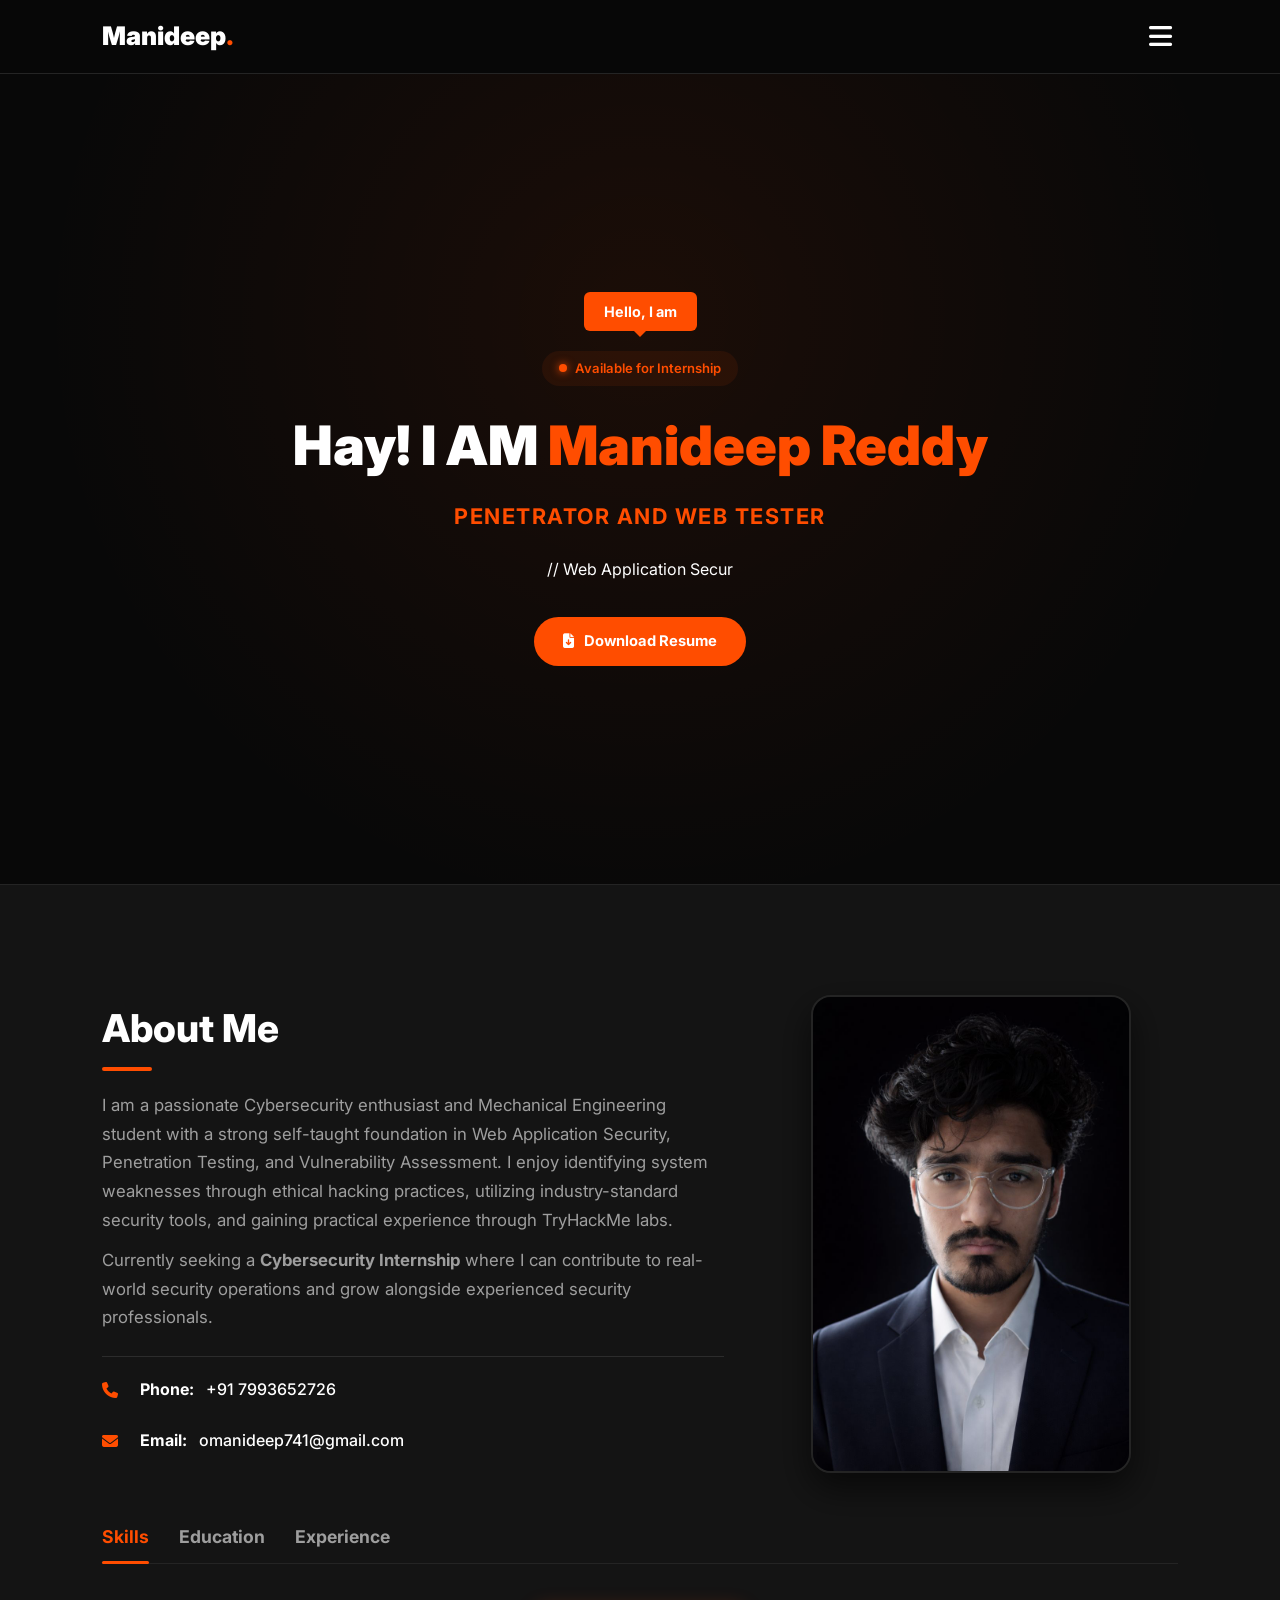
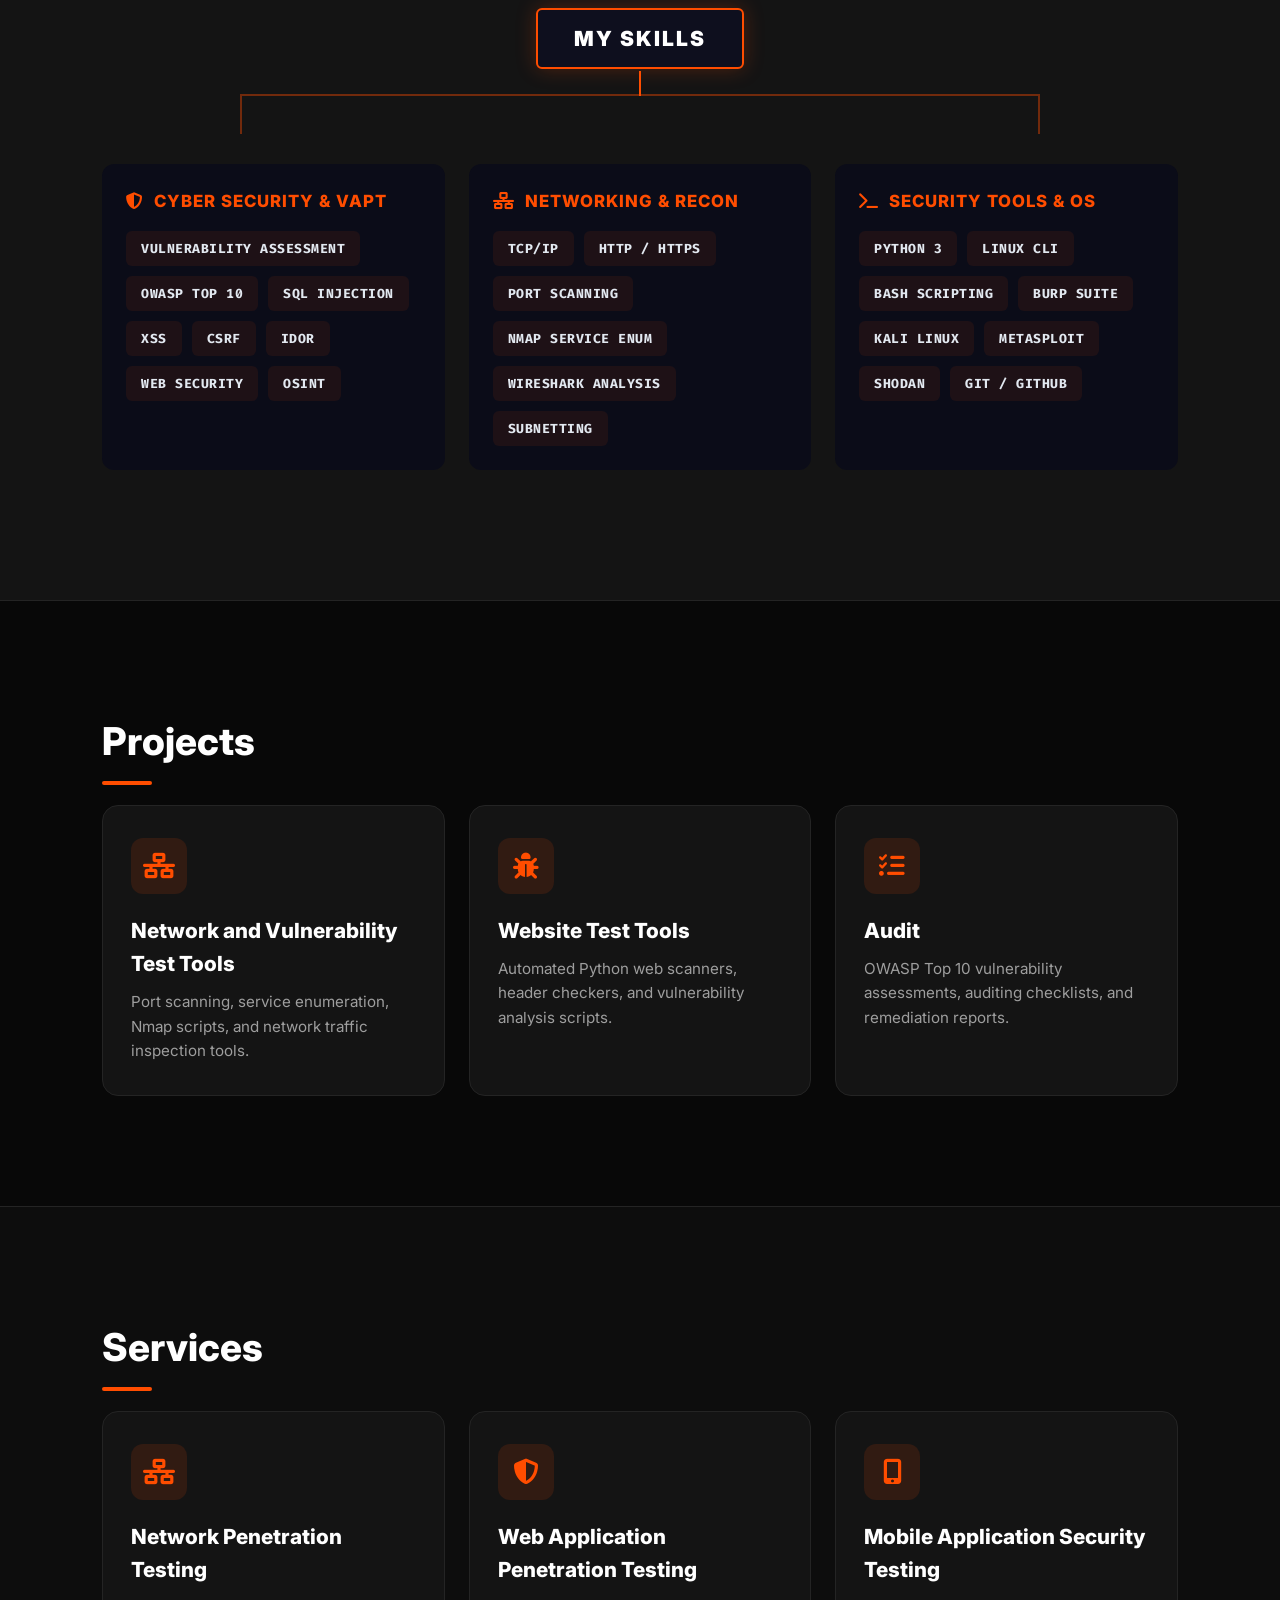
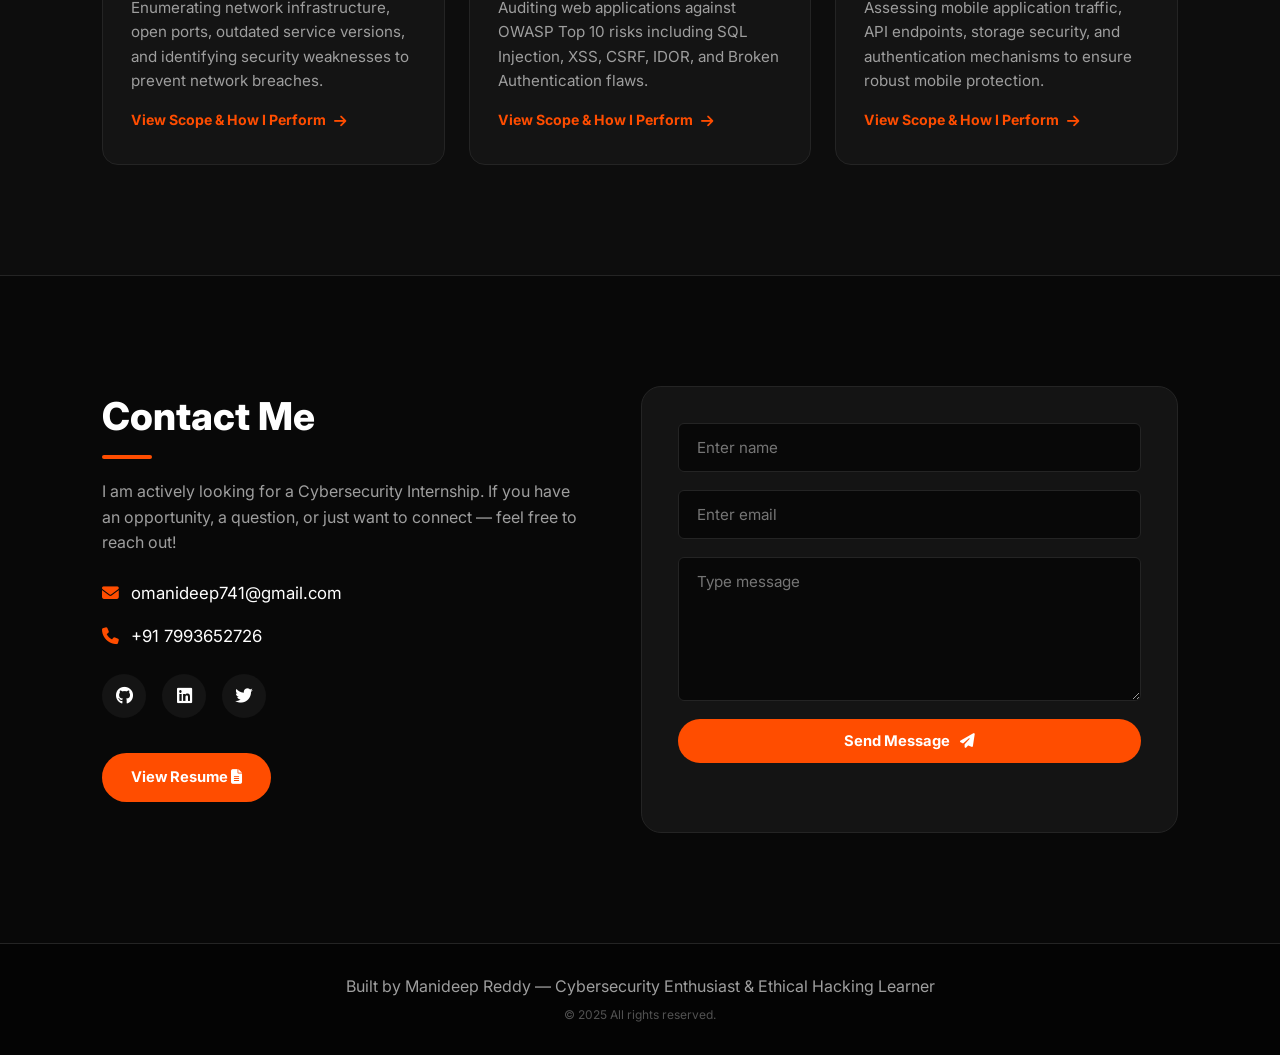
==== commit a61c59cc: "Complete portfolio mobile responsiveness and Web3Forms contact integration" ====
--- a/index.html
+++ b/index.html
@@ -244,11 +244,15 @@
                 <a href="Manideep_Reddy_Resume.html" target="_blank" class="btn btn-primary" style="margin-top: 35px; display: inline-block;">View Resume <i class="fa-solid fa-file-lines" aria-hidden="true"></i></a>
             </div>
             <div class="contact-right">
-                <form name="contact-form" autocomplete="off" novalidate>
-                    <input type="text" name="Name" id="name" placeholder="Enter name" required maxlength="100">
-                    <input type="email" name="Email" id="email" placeholder="Enter email" required maxlength="150">
-                    <textarea name="Message" id="message" rows="6" placeholder="Type message" required maxlength="2000"></textarea>
+                <form name="contact-form" autocomplete="off">
+                    <input type="hidden" name="access_key" id="accessKey" value="c3b8d5ac-7731-42cd-883f-e6e0af3a45a0">
+                    <input type="hidden" name="subject" value="New Portfolio Message from Visitor">
+                    <input type="hidden" name="from_name" value="Cybersecurity Portfolio">
+                    <input type="text" name="name" id="name" placeholder="Enter name" required maxlength="100">
+                    <input type="email" name="email" id="email" placeholder="Enter email" required maxlength="150">
+                    <textarea name="message" id="message" rows="6" placeholder="Type message" required maxlength="2000"></textarea>
                     <button type="submit" class="btn btn-primary submit-btn" id="submit-btn">Send Message <i class="fa-solid fa-paper-plane" aria-hidden="true"></i></button>
+                    <div id="form-result" style="margin-top: 15px; font-weight: 600; font-size: 0.9rem; text-align: center;"></div>
                 </form>
             </div>
         </div>
@@ -427,73 +431,98 @@
         });
     });
 
-    /* ---- Contact Form Validation & AJAX Submission ---- */
-    const form = document.querySelector('form[name="contact-form"]');
+    // Contact Form Handler (GreatStack Web3Forms / FormSubmit Standard)
+    const form = document.forms['contact-form'];
+    const result = document.getElementById('form-result');
+
     if (form) {
-        form.addEventListener('submit', function (e) {
+        form.addEventListener('submit', function(e) {
             e.preventDefault();
+
             const name = document.getElementById('name').value.trim();
             const email = document.getElementById('email').value.trim();
             const message = document.getElementById('message').value.trim();
             const emailRegex = /^[^\s@]+@[^\s@]+\.[^\s@]+$/;
             
             if (!name || !email || !message) {
-                alert('Please fill in all fields before submitting.');
+                if (result) {
+                    result.style.color = '#FF4D00';
+                    result.innerHTML = 'Please fill in all fields before submitting.';
+                }
                 return;
             }
             if (!emailRegex.test(email)) {
-                alert('Please enter a valid email address.');
+                if (result) {
+                    result.style.color = '#FF4D00';
+                    result.innerHTML = 'Please enter a valid email address.';
+                }
                 return;
             }
 
-            // Show sending state on the button
             const submitBtn = document.getElementById('submit-btn');
             const originalBtnText = submitBtn.innerHTML;
             submitBtn.disabled = true;
             submitBtn.innerHTML = 'Sending... <i class="fa-solid fa-spinner fa-spin"></i>';
-
-            // Check if testing locally via file:// protocol
-            if (window.location.protocol === 'file:') {
+            if (result) {
+                result.style.color = 'var(--text-muted, #9E9E9E)';
+                result.innerHTML = 'Sending message...';
+            }
+
+            const formData = new FormData(form);
+
+            fetch('https://api.web3forms.com/submit', {
+                method: 'POST',
+                body: formData
+            })
+            .then(async (response) => {
+                let json = await response.json();
                 submitBtn.disabled = false;
                 submitBtn.innerHTML = originalBtnText;
-                alert('Local File Notice: FormSubmit requires an active Web Server (like your live GitHub Pages link). For local testing, opening your email application instead.');
-                window.location.href = `mailto:omanideep741@gmail.com?subject=Portfolio Message from ${encodeURIComponent(name)}&body=${encodeURIComponent(message)}`;
-                return;
-            }
-
-            // Send AJAX POST request to FormSubmit
-            fetch('https://formsubmit.co/ajax/omanideep741@gmail.com', {
-                method: 'POST',
-                headers: {
-                    'Content-Type': 'application/json',
-                    'Accept': 'application/json'
-                },
-                body: JSON.stringify({
-                    Name: name,
-                    Email: email,
-                    Message: message,
-                    _subject: 'New Portfolio Message from ' + name,
-                    _captcha: 'false',
-                    _template: 'table'
-                })
-            })
-            .then(response => response.json())
-            .then(data => {
-                submitBtn.disabled = false;
-                submitBtn.innerHTML = originalBtnText;
-                if (data.success === 'true' || data.success === true) {
-                    alert('Thank you, ' + name + '! Your message has been successfully sent to my email. I will respond to you shortly.');
+
+                if (response.status === 200 && json.success) {
+                    if (result) {
+                        result.style.color = '#00E676';
+                        result.innerHTML = 'Thank you! Your message has been sent successfully.';
+                    } else {
+                        alert('Thank you! Your message has been sent successfully.');
+                    }
                     form.reset();
                 } else {
-                    alert('Oops! Something went wrong: ' + (data.message || 'Please try again later.'));
+                    // Fallback to FormSubmit AJAX POST
+                    fetch('https://formsubmit.co/ajax/omanideep741@gmail.com', {
+                        method: 'POST',
+                        headers: { 'Content-Type': 'application/json', 'Accept': 'application/json' },
+                        body: JSON.stringify({ Name: name, Email: email, Message: message, _captcha: 'false' })
+                    })
+                    .then(res => res.json())
+                    .then(data => {
+                        if (data.success === 'true' || data.success === true) {
+                            if (result) {
+                                result.style.color = '#00E676';
+                                result.innerHTML = 'Thank you! Message delivered successfully.';
+                            } else alert('Thank you! Message delivered successfully.');
+                            form.reset();
+                        } else {
+                            if (result) {
+                                result.style.color = '#FF4D00';
+                                result.innerHTML = json.message || 'Please check your Web3Forms access key.';
+                            }
+                        }
+                    })
+                    .catch(() => {
+                        window.location.href = `mailto:omanideep741@gmail.com?subject=Portfolio Message from ${encodeURIComponent(name)}&body=${encodeURIComponent(message)}`;
+                    });
                 }
             })
             .catch(error => {
                 submitBtn.disabled = false;
                 submitBtn.innerHTML = originalBtnText;
-                alert('Connection error. Opening direct email mailto link...');
                 window.location.href = `mailto:omanideep741@gmail.com?subject=Portfolio Message from ${encodeURIComponent(name)}&body=${encodeURIComponent(message)}`;
-                console.error('Error:', error);
+            })
+            .then(function() {
+                setTimeout(() => {
+                    if (result) result.innerHTML = '';
+                }, 6000);
             });
         });
     }
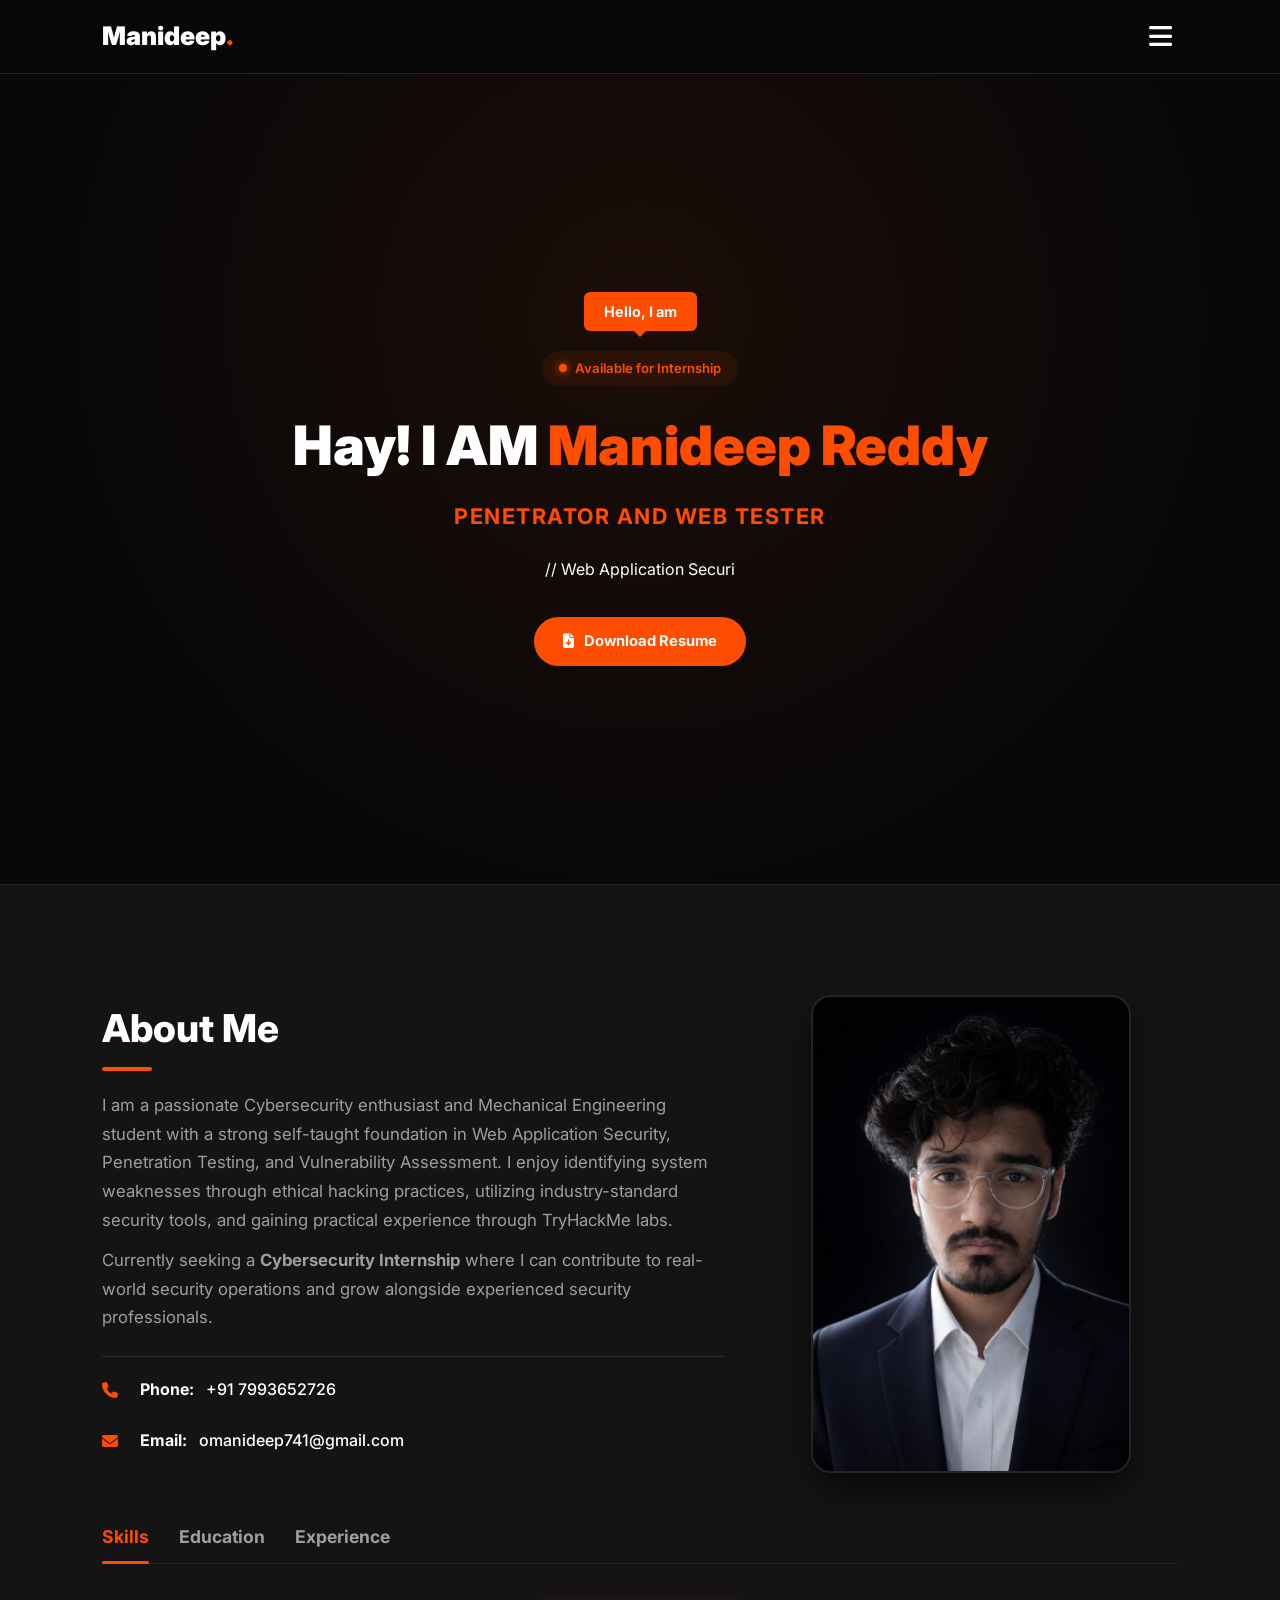
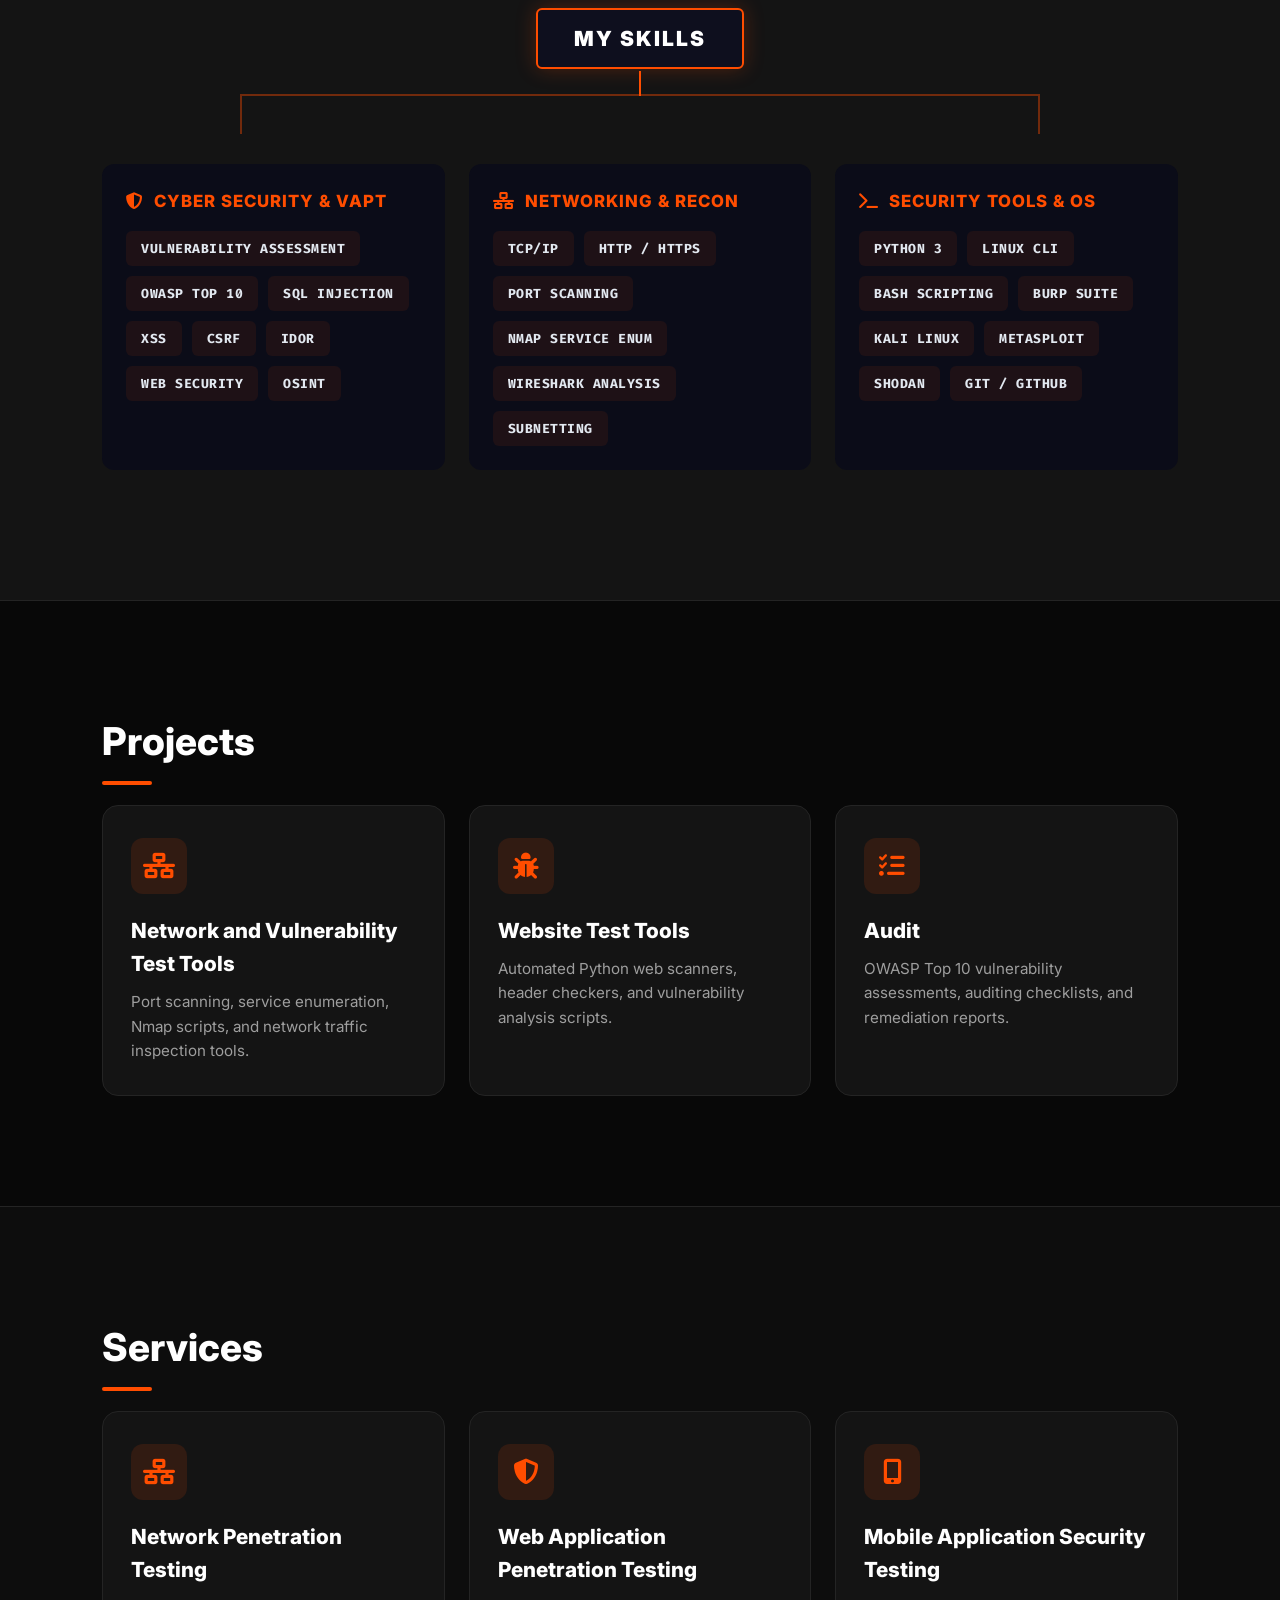
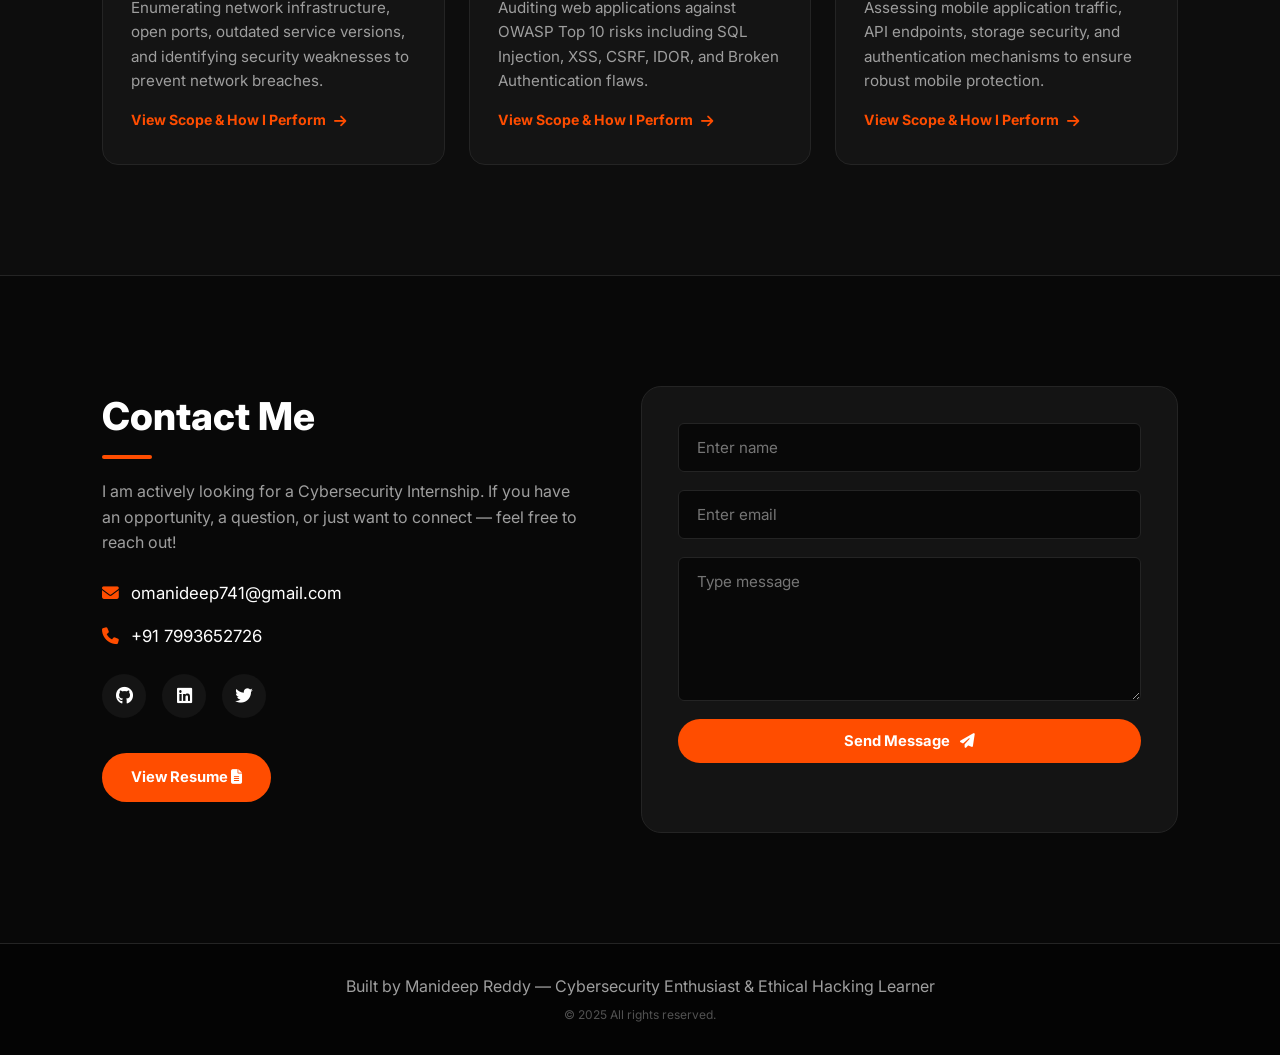
==== commit 651c2eae: "Remove legacy FormSubmit fallback and enforce pure Web3Forms form submission" ====
--- a/index.html
+++ b/index.html
@@ -479,7 +479,7 @@
                 submitBtn.disabled = false;
                 submitBtn.innerHTML = originalBtnText;
 
-                if (response.status === 200 && json.success) {
+                if (json.success) {
                     if (result) {
                         result.style.color = '#00E676';
                         result.innerHTML = 'Thank you! Your message has been sent successfully.';
@@ -488,35 +488,21 @@
                     }
                     form.reset();
                 } else {
-                    // Fallback to FormSubmit AJAX POST
-                    fetch('https://formsubmit.co/ajax/omanideep741@gmail.com', {
-                        method: 'POST',
-                        headers: { 'Content-Type': 'application/json', 'Accept': 'application/json' },
-                        body: JSON.stringify({ Name: name, Email: email, Message: message, _captcha: 'false' })
-                    })
-                    .then(res => res.json())
-                    .then(data => {
-                        if (data.success === 'true' || data.success === true) {
-                            if (result) {
-                                result.style.color = '#00E676';
-                                result.innerHTML = 'Thank you! Message delivered successfully.';
-                            } else alert('Thank you! Message delivered successfully.');
-                            form.reset();
-                        } else {
-                            if (result) {
-                                result.style.color = '#FF4D00';
-                                result.innerHTML = json.message || 'Please check your Web3Forms access key.';
-                            }
-                        }
-                    })
-                    .catch(() => {
-                        window.location.href = `mailto:omanideep741@gmail.com?subject=Portfolio Message from ${encodeURIComponent(name)}&body=${encodeURIComponent(message)}`;
-                    });
+                    if (result) {
+                        result.style.color = '#FF4D00';
+                        result.innerHTML = json.message || 'Something went wrong. Please try again.';
+                    } else {
+                        alert(json.message || 'Something went wrong. Please try again.');
+                    }
                 }
             })
             .catch(error => {
                 submitBtn.disabled = false;
                 submitBtn.innerHTML = originalBtnText;
+                if (result) {
+                    result.style.color = '#FF4D00';
+                    result.innerHTML = 'Connection error. Opening your email application instead...';
+                }
                 window.location.href = `mailto:omanideep741@gmail.com?subject=Portfolio Message from ${encodeURIComponent(name)}&body=${encodeURIComponent(message)}`;
             })
             .then(function() {
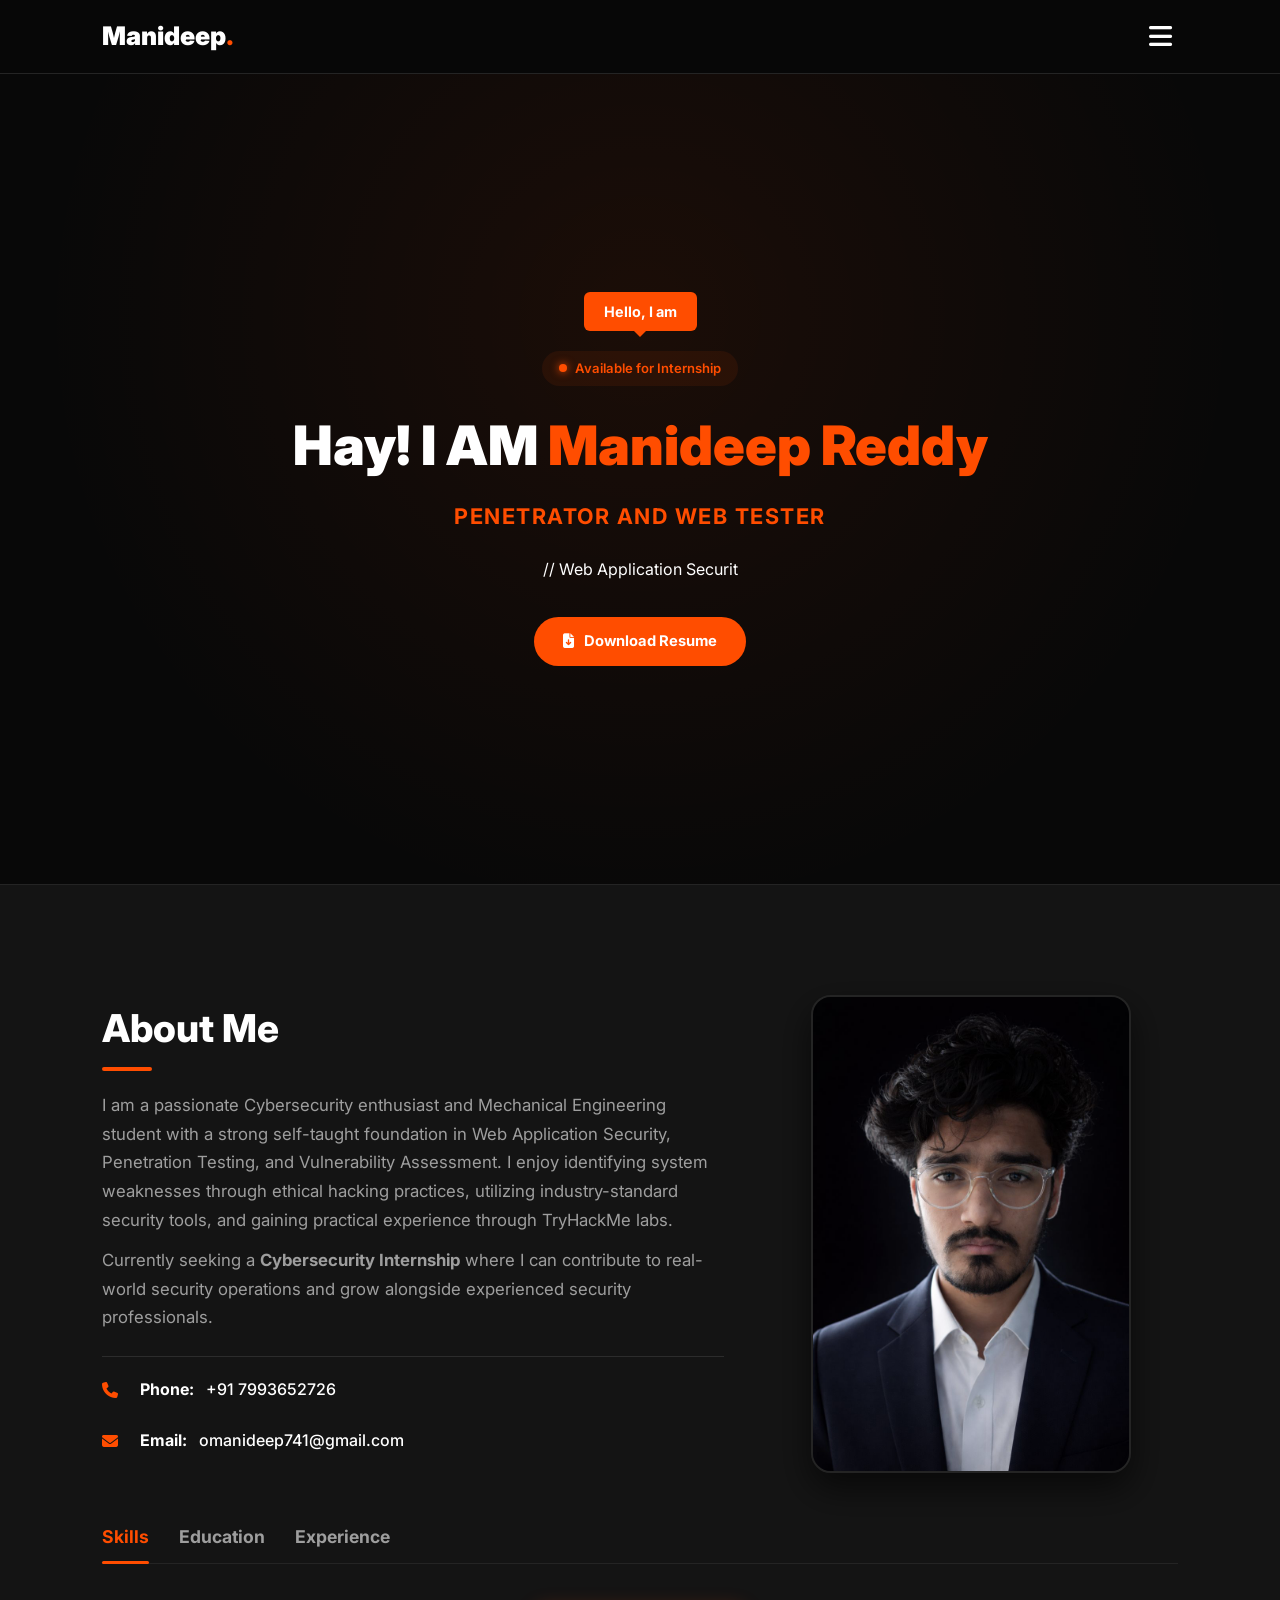
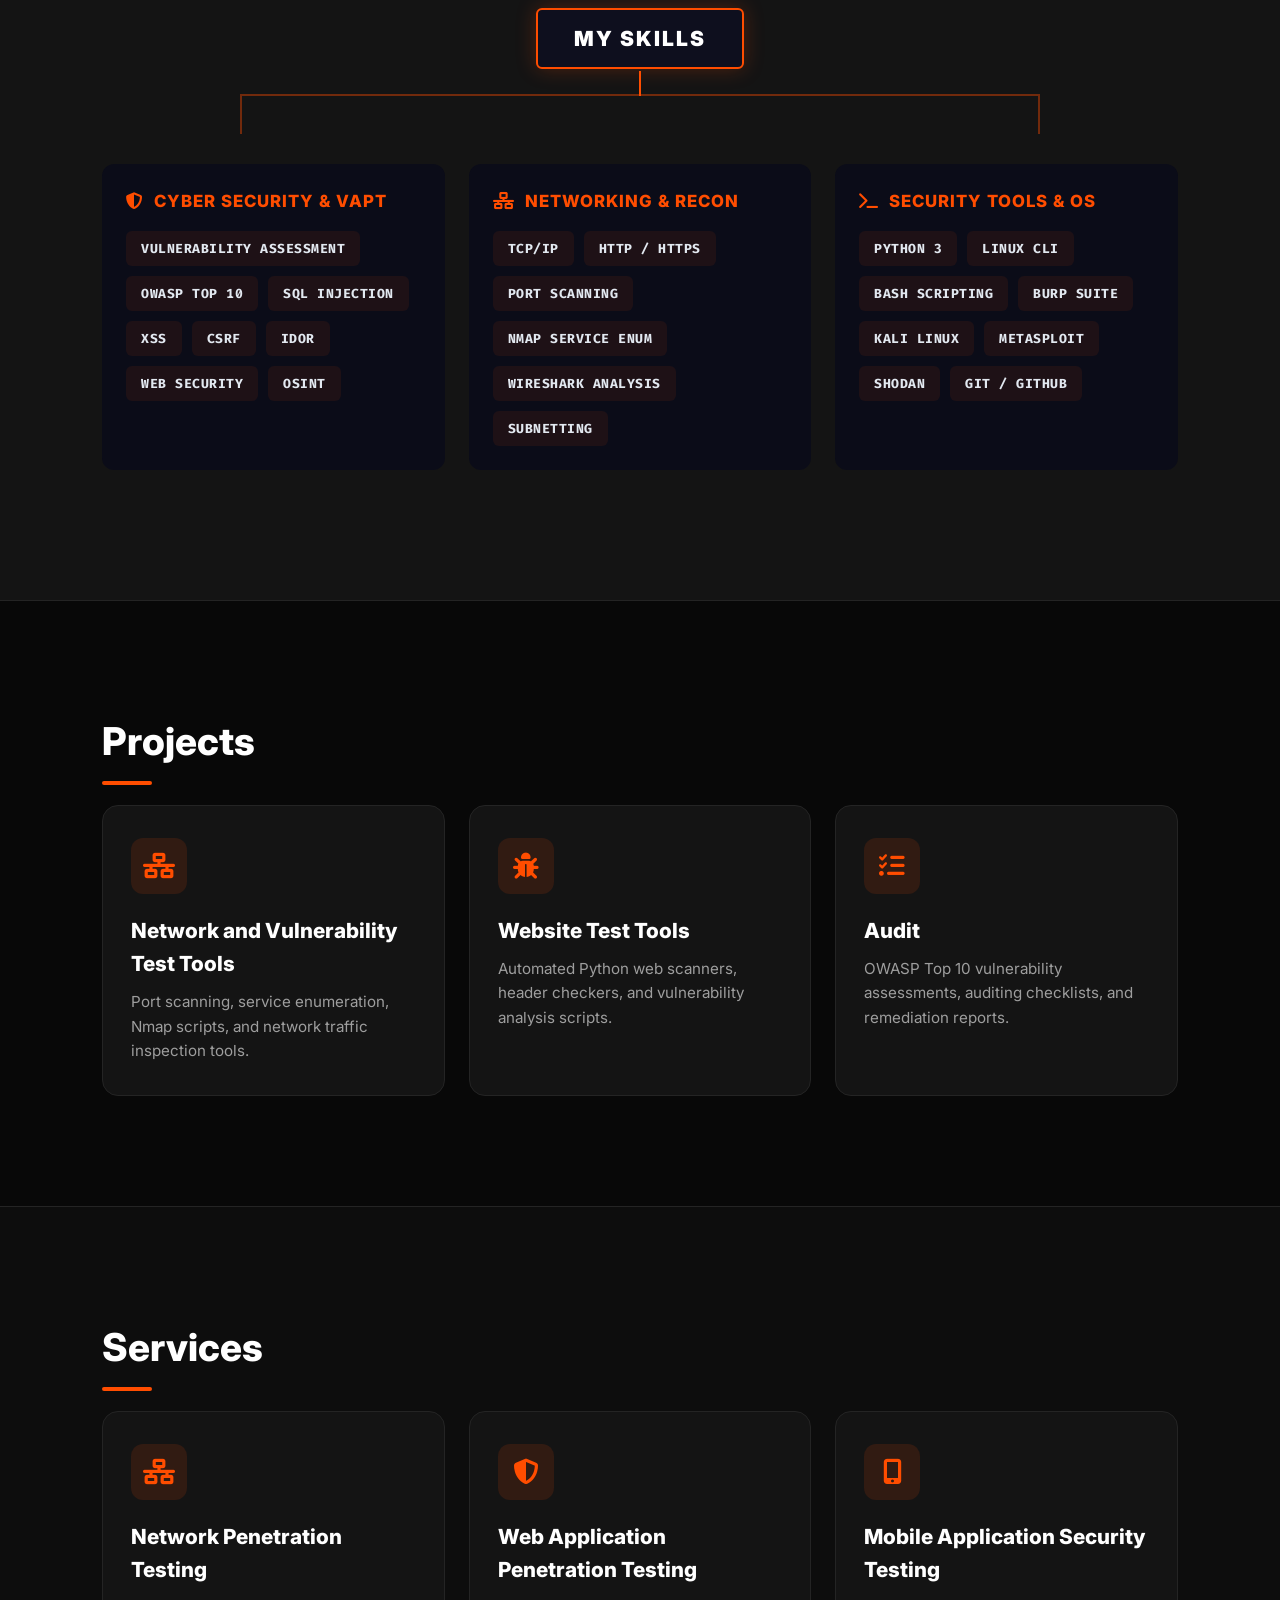
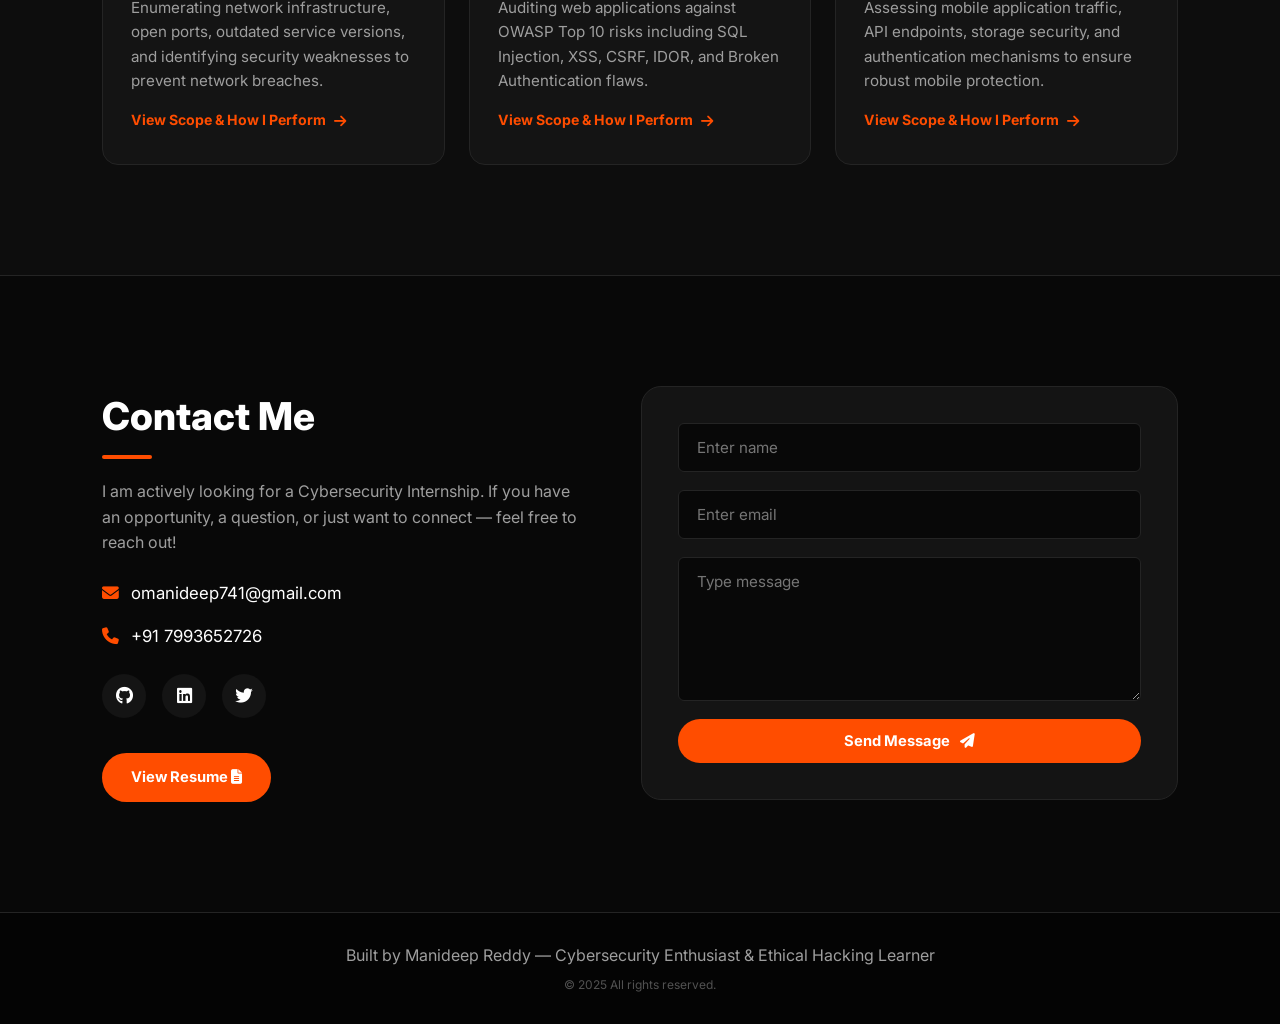
==== commit f5a55e06: "Complete portfolio mobile responsiveness and Web3Forms contact integration" ====
--- a/index.html
+++ b/index.html
@@ -244,15 +244,14 @@
                 <a href="Manideep_Reddy_Resume.html" target="_blank" class="btn btn-primary" style="margin-top: 35px; display: inline-block;">View Resume <i class="fa-solid fa-file-lines" aria-hidden="true"></i></a>
             </div>
             <div class="contact-right">
-                <form name="contact-form" autocomplete="off">
-                    <input type="hidden" name="access_key" id="accessKey" value="c3b8d5ac-7731-42cd-883f-e6e0af3a45a0">
+                <form action="https://api.web3forms.com/submit" method="POST" name="contact-form" autocomplete="off">
+                    <input type="hidden" name="access_key" value="c3b8d5ac-7731-42cd-883f-e6e0af3a45a0">
                     <input type="hidden" name="subject" value="New Portfolio Message from Visitor">
                     <input type="hidden" name="from_name" value="Cybersecurity Portfolio">
                     <input type="text" name="name" id="name" placeholder="Enter name" required maxlength="100">
                     <input type="email" name="email" id="email" placeholder="Enter email" required maxlength="150">
                     <textarea name="message" id="message" rows="6" placeholder="Type message" required maxlength="2000"></textarea>
                     <button type="submit" class="btn btn-primary submit-btn" id="submit-btn">Send Message <i class="fa-solid fa-paper-plane" aria-hidden="true"></i></button>
-                    <div id="form-result" style="margin-top: 15px; font-weight: 600; font-size: 0.9rem; text-align: center;"></div>
                 </form>
             </div>
         </div>
@@ -430,88 +429,6 @@
             }
         });
     });
-
-    // Contact Form Handler (GreatStack Web3Forms / FormSubmit Standard)
-    const form = document.forms['contact-form'];
-    const result = document.getElementById('form-result');
-
-    if (form) {
-        form.addEventListener('submit', function(e) {
-            e.preventDefault();
-
-            const name = document.getElementById('name').value.trim();
-            const email = document.getElementById('email').value.trim();
-            const message = document.getElementById('message').value.trim();
-            const emailRegex = /^[^\s@]+@[^\s@]+\.[^\s@]+$/;
-            
-            if (!name || !email || !message) {
-                if (result) {
-                    result.style.color = '#FF4D00';
-                    result.innerHTML = 'Please fill in all fields before submitting.';
-                }
-                return;
-            }
-            if (!emailRegex.test(email)) {
-                if (result) {
-                    result.style.color = '#FF4D00';
-                    result.innerHTML = 'Please enter a valid email address.';
-                }
-                return;
-            }
-
-            const submitBtn = document.getElementById('submit-btn');
-            const originalBtnText = submitBtn.innerHTML;
-            submitBtn.disabled = true;
-            submitBtn.innerHTML = 'Sending... <i class="fa-solid fa-spinner fa-spin"></i>';
-            if (result) {
-                result.style.color = 'var(--text-muted, #9E9E9E)';
-                result.innerHTML = 'Sending message...';
-            }
-
-            const formData = new FormData(form);
-
-            fetch('https://api.web3forms.com/submit', {
-                method: 'POST',
-                body: formData
-            })
-            .then(async (response) => {
-                let json = await response.json();
-                submitBtn.disabled = false;
-                submitBtn.innerHTML = originalBtnText;
-
-                if (json.success) {
-                    if (result) {
-                        result.style.color = '#00E676';
-                        result.innerHTML = 'Thank you! Your message has been sent successfully.';
-                    } else {
-                        alert('Thank you! Your message has been sent successfully.');
-                    }
-                    form.reset();
-                } else {
-                    if (result) {
-                        result.style.color = '#FF4D00';
-                        result.innerHTML = json.message || 'Something went wrong. Please try again.';
-                    } else {
-                        alert(json.message || 'Something went wrong. Please try again.');
-                    }
-                }
-            })
-            .catch(error => {
-                submitBtn.disabled = false;
-                submitBtn.innerHTML = originalBtnText;
-                if (result) {
-                    result.style.color = '#FF4D00';
-                    result.innerHTML = 'Connection error. Opening your email application instead...';
-                }
-                window.location.href = `mailto:omanideep741@gmail.com?subject=Portfolio Message from ${encodeURIComponent(name)}&body=${encodeURIComponent(message)}`;
-            })
-            .then(function() {
-                setTimeout(() => {
-                    if (result) result.innerHTML = '';
-                }, 6000);
-            });
-        });
-    }
 </script>
 
 <!-- ============ MODULAR PROJECT SCRIPTS ============ -->
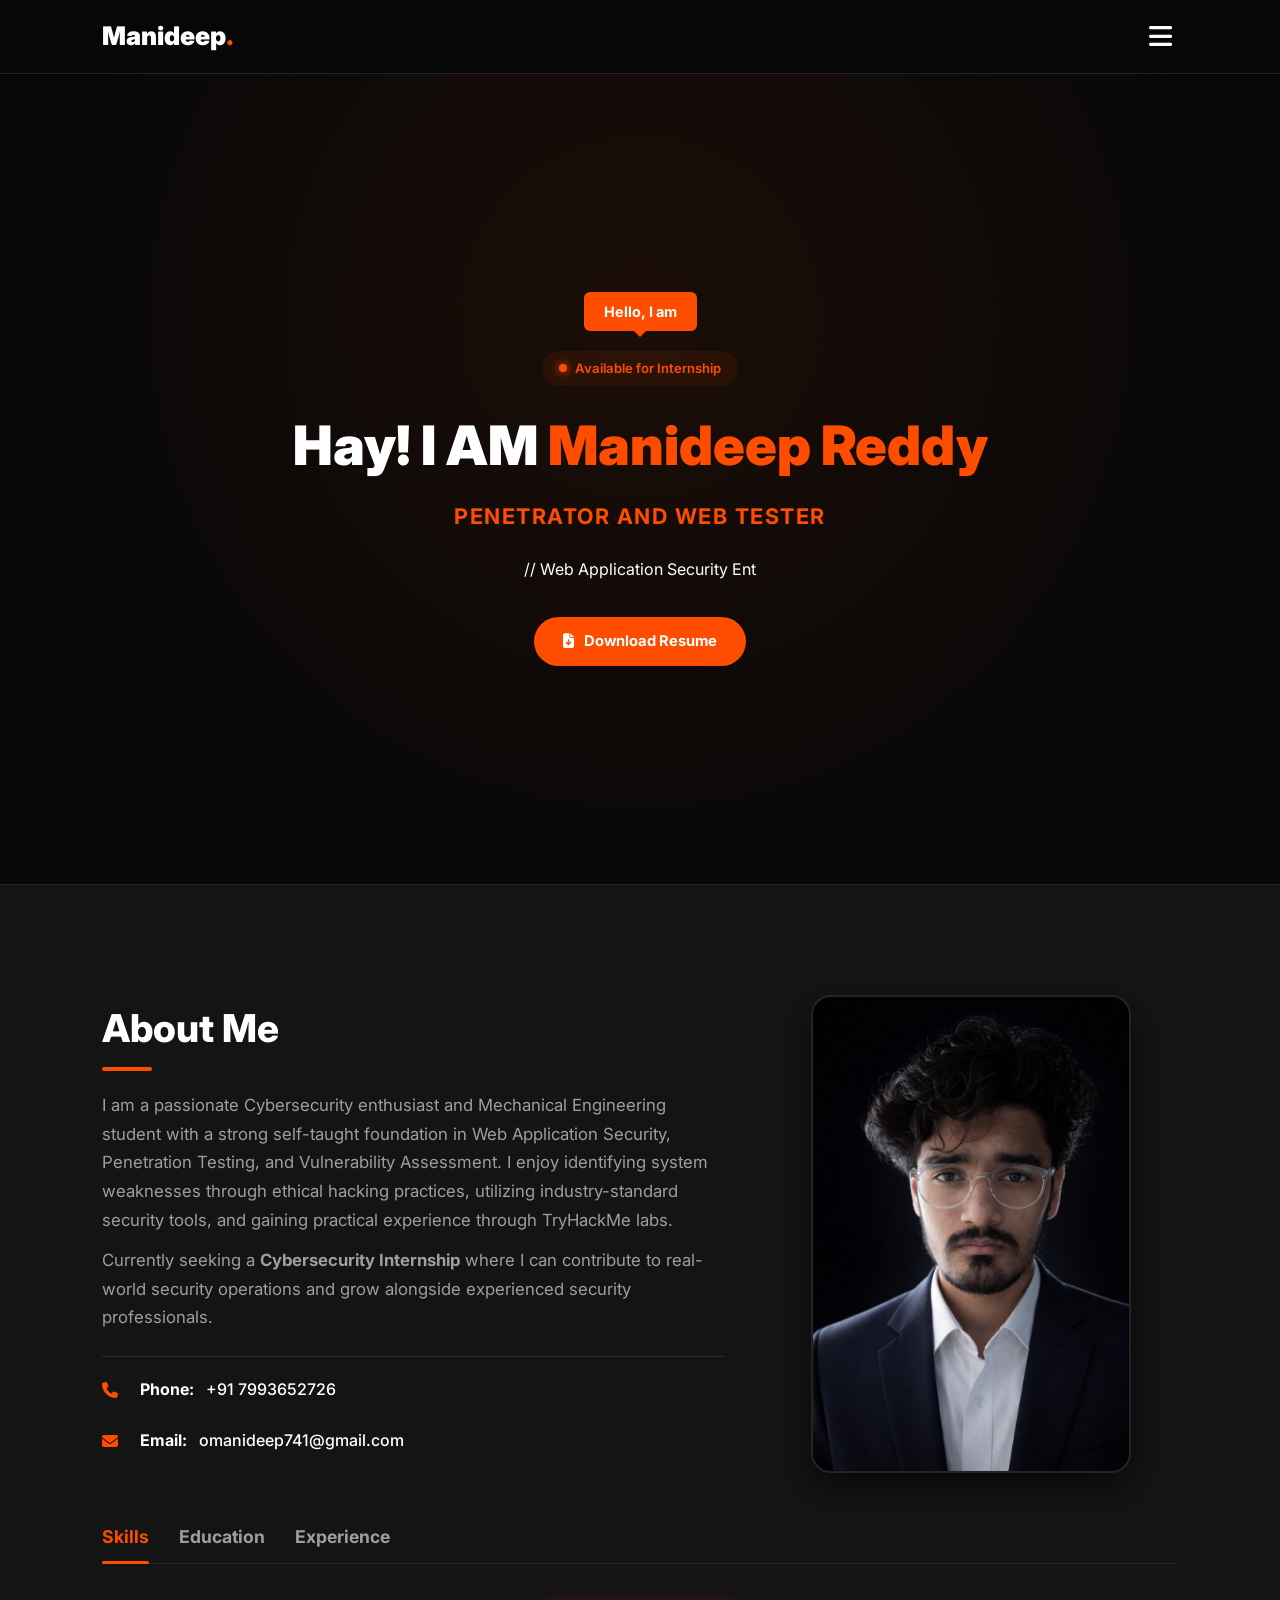
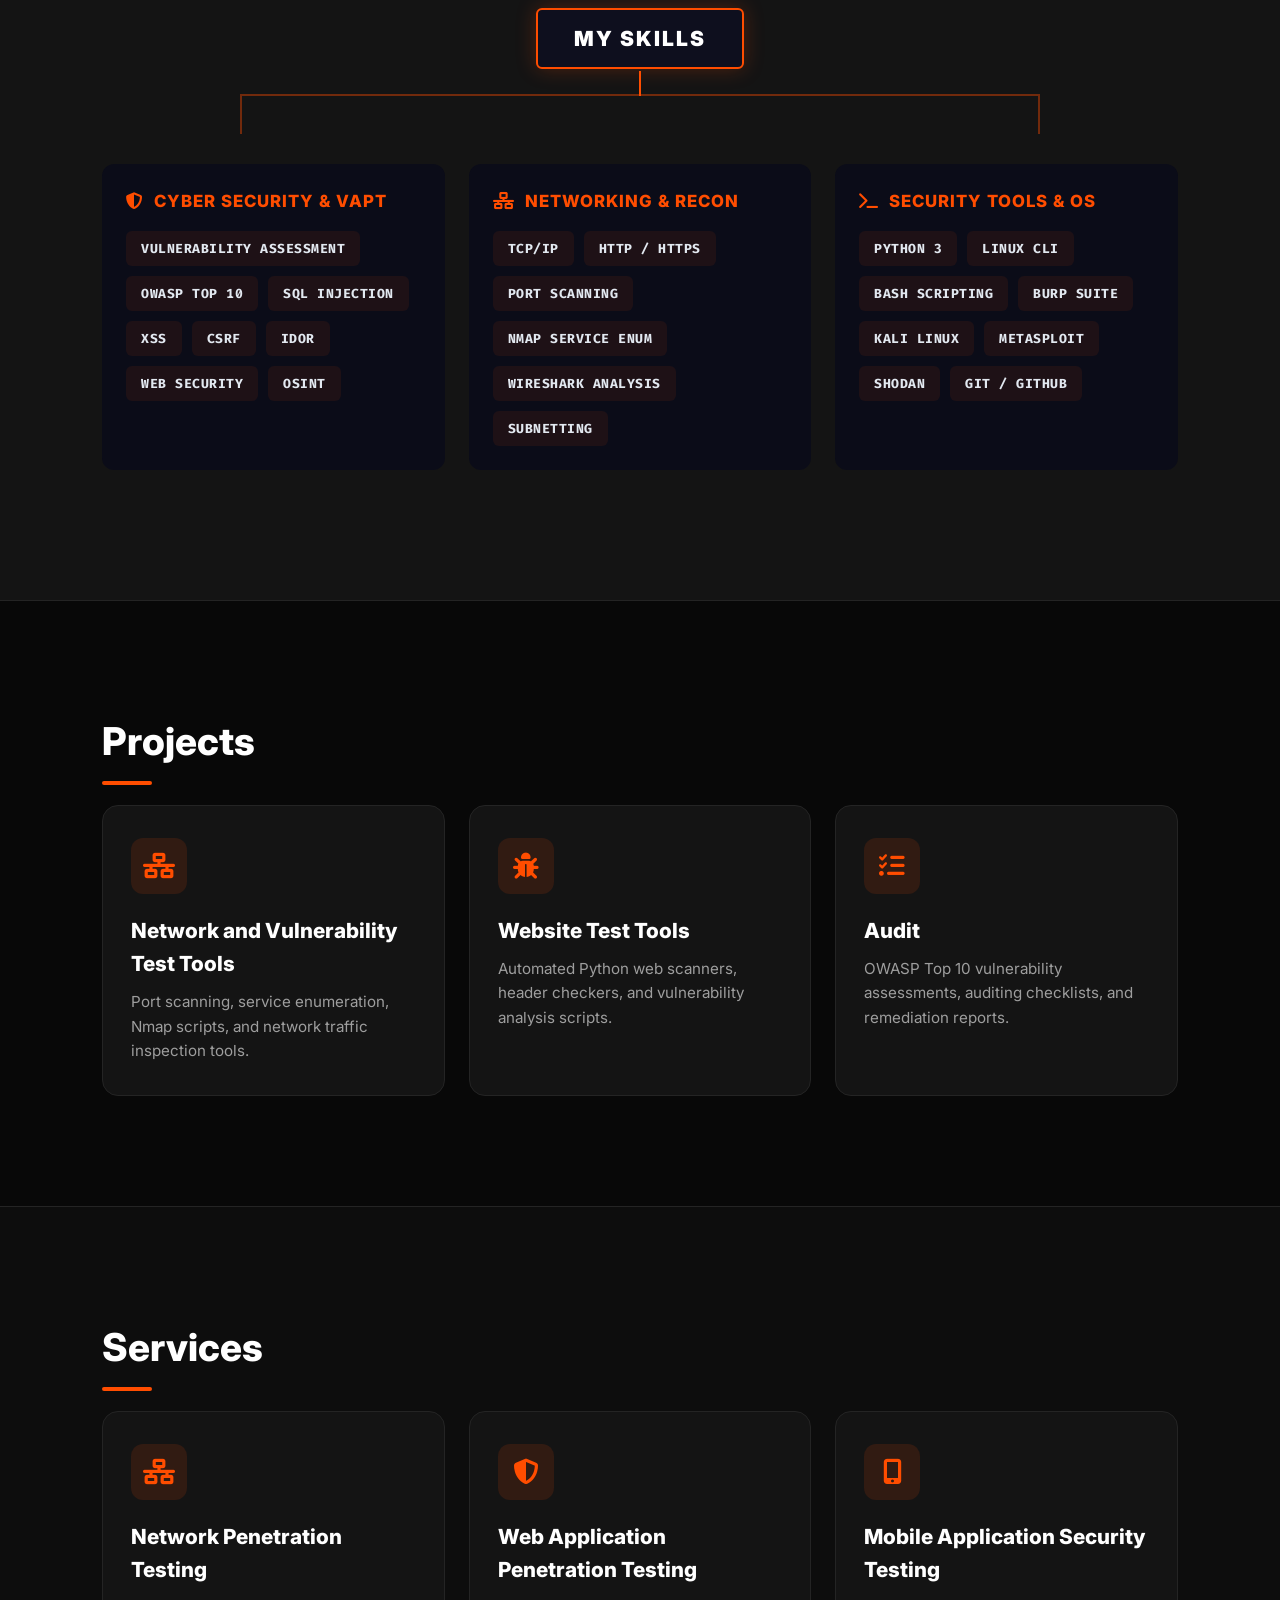
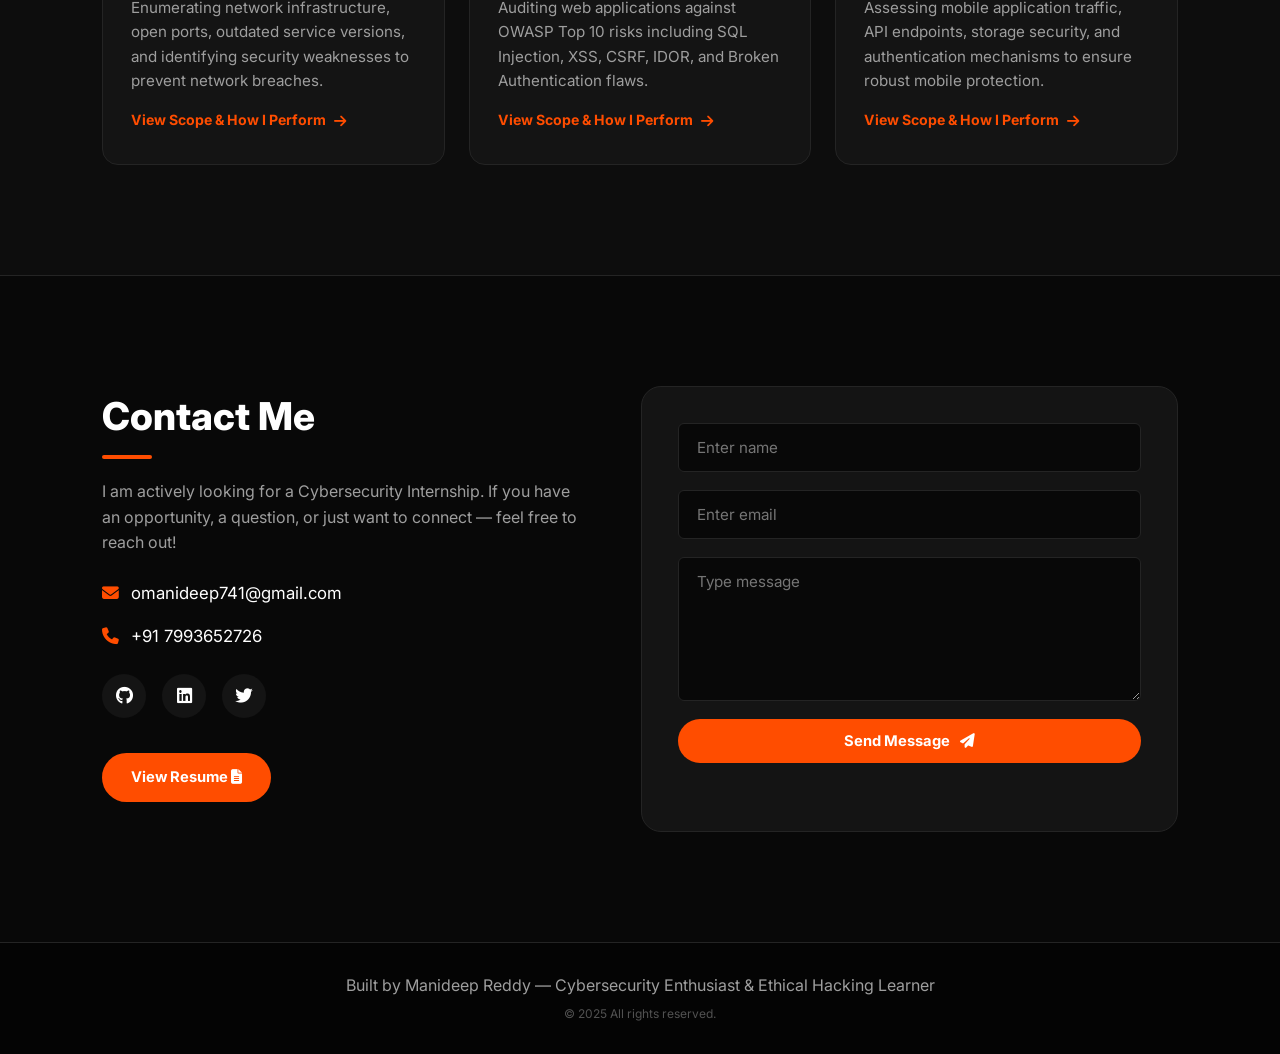
==== commit a605da6c: "Configure Formspree endpoint xbdnzvwa with Vanilla JS AJAX submission" ====
--- a/index.html
+++ b/index.html
@@ -244,14 +244,12 @@
                 <a href="Manideep_Reddy_Resume.html" target="_blank" class="btn btn-primary" style="margin-top: 35px; display: inline-block;">View Resume <i class="fa-solid fa-file-lines" aria-hidden="true"></i></a>
             </div>
             <div class="contact-right">
-                <form action="https://api.web3forms.com/submit" method="POST" name="contact-form" autocomplete="off">
-                    <input type="hidden" name="access_key" value="c3b8d5ac-7731-42cd-883f-e6e0af3a45a0">
-                    <input type="hidden" name="subject" value="New Portfolio Message from Visitor">
-                    <input type="hidden" name="from_name" value="Cybersecurity Portfolio">
+                <form action="https://formspree.io/f/xbdnzvwa" method="POST" name="contact-form" id="contact-form" autocomplete="off">
                     <input type="text" name="name" id="name" placeholder="Enter name" required maxlength="100">
                     <input type="email" name="email" id="email" placeholder="Enter email" required maxlength="150">
                     <textarea name="message" id="message" rows="6" placeholder="Type message" required maxlength="2000"></textarea>
                     <button type="submit" class="btn btn-primary submit-btn" id="submit-btn">Send Message <i class="fa-solid fa-paper-plane" aria-hidden="true"></i></button>
+                    <div id="form-status" style="margin-top: 14px; font-weight: 600; font-size: 0.9rem; text-align: center;"></div>
                 </form>
             </div>
         </div>
@@ -429,6 +427,60 @@
             }
         });
     });
+
+    // Formspree Contact Form Handler (GitHub Pages Video Tutorial Standard)
+    const formspreeForm = document.getElementById('contact-form');
+    const formStatus = document.getElementById('form-status');
+
+    if (formspreeForm) {
+        formspreeForm.addEventListener('submit', async function (e) {
+            e.preventDefault();
+            const actionUrl = formspreeForm.action;
+            const submitBtn = document.getElementById('submit-btn');
+            const originalBtnText = submitBtn.innerHTML;
+            submitBtn.disabled = true;
+            submitBtn.innerHTML = 'Sending... <i class="fa-solid fa-spinner fa-spin"></i>';
+            if (formStatus) {
+                formStatus.style.color = '#9E9E9E';
+                formStatus.innerHTML = 'Sending message...';
+            }
+
+            try {
+                const response = await fetch(actionUrl, {
+                    method: 'POST',
+                    body: new FormData(formspreeForm),
+                    headers: { 'Accept': 'application/json' }
+                });
+
+                submitBtn.disabled = false;
+                submitBtn.innerHTML = originalBtnText;
+
+                if (response.ok) {
+                    if (formStatus) {
+                        formStatus.style.color = '#00E676';
+                        formStatus.innerHTML = 'Thank you! Your message has been sent successfully.';
+                    } else alert('Thank you! Your message has been sent successfully.');
+                    formspreeForm.reset();
+                } else {
+                    const data = await response.json();
+                    if (formStatus) {
+                        formStatus.style.color = '#FF4D00';
+                        formStatus.innerHTML = (data.errors ? data.errors.map(err => err.message).join(', ') : 'Form submission failed.');
+                    } else alert('Oops! Form submission failed.');
+                }
+            } catch (err) {
+                submitBtn.disabled = false;
+                submitBtn.innerHTML = originalBtnText;
+                if (formStatus) {
+                    formStatus.style.color = '#FF4D00';
+                    formStatus.innerHTML = 'Network error. Opening email app...';
+                }
+                const name = document.getElementById('name').value;
+                const message = document.getElementById('message').value;
+                window.location.href = `mailto:omanideep741@gmail.com?subject=Portfolio Message from ${encodeURIComponent(name)}&body=${encodeURIComponent(message)}`;
+            }
+        });
+    }
 </script>
 
 <!-- ============ MODULAR PROJECT SCRIPTS ============ -->
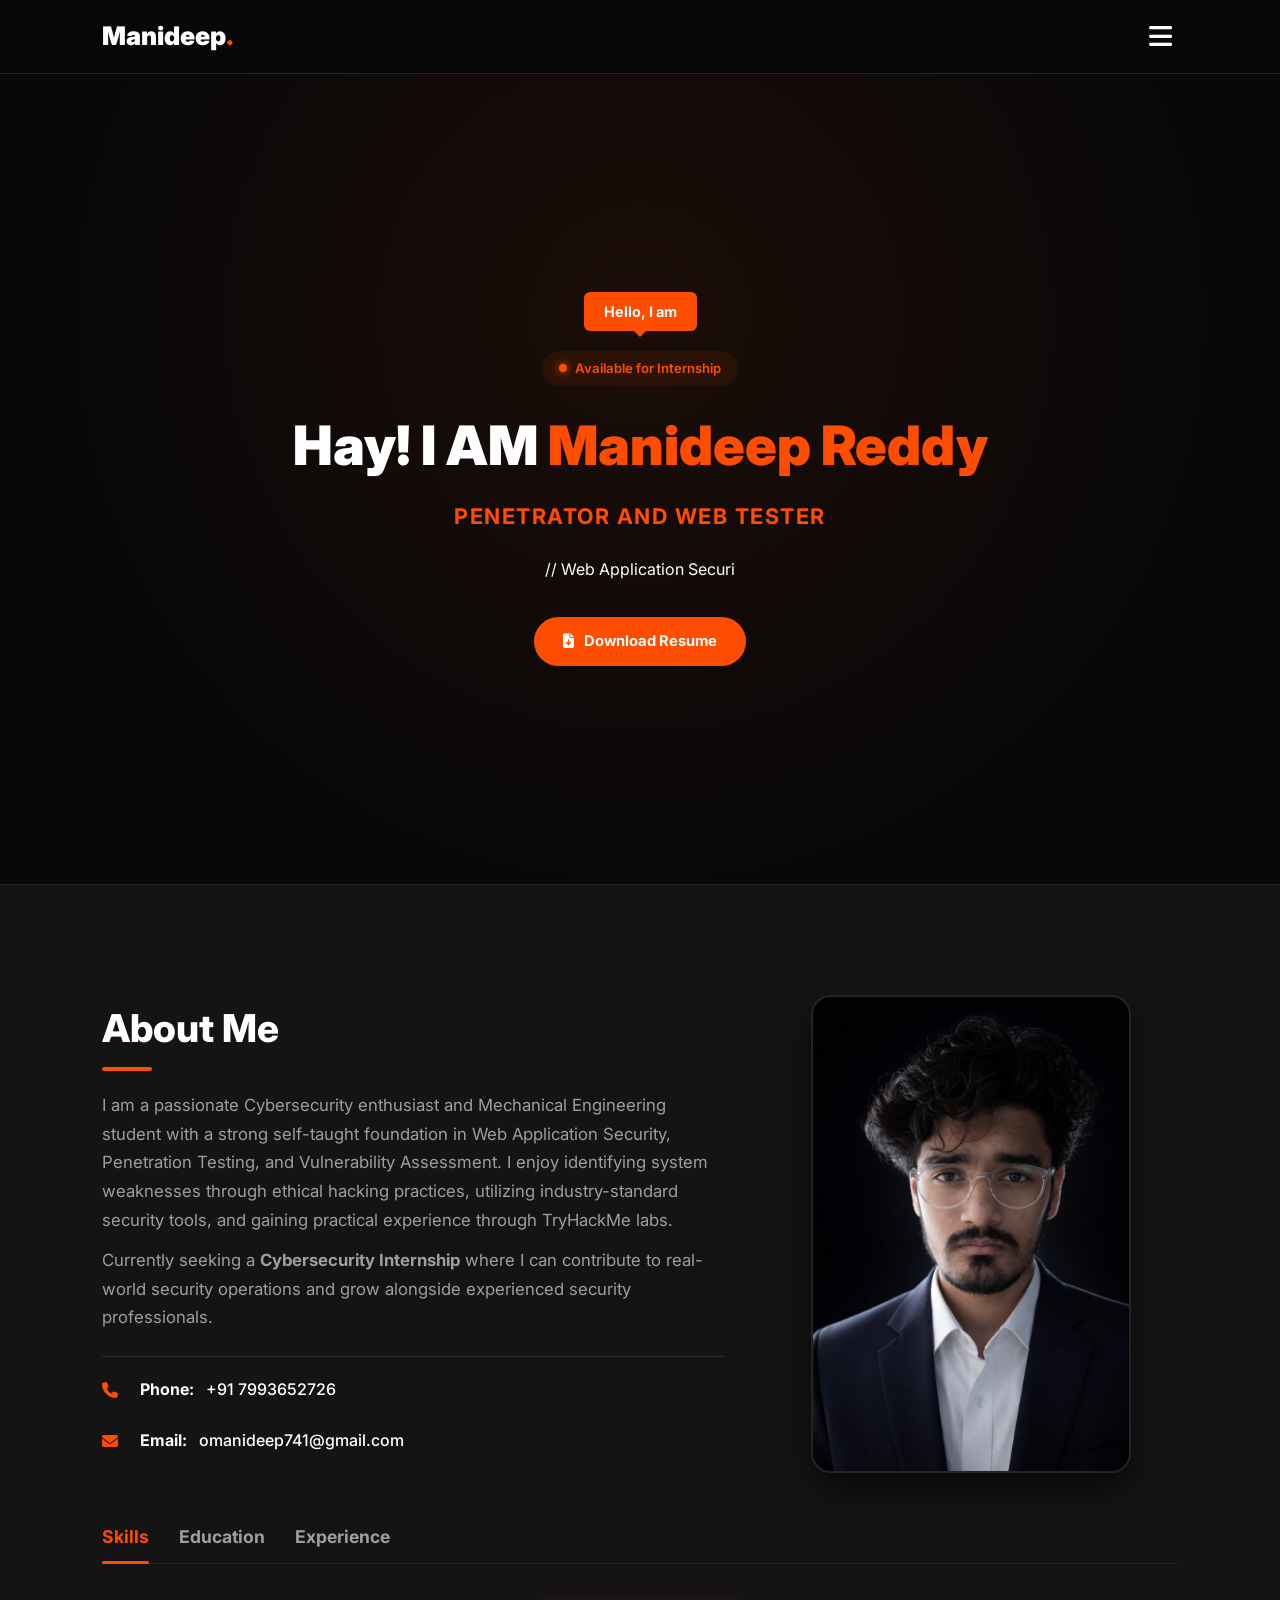
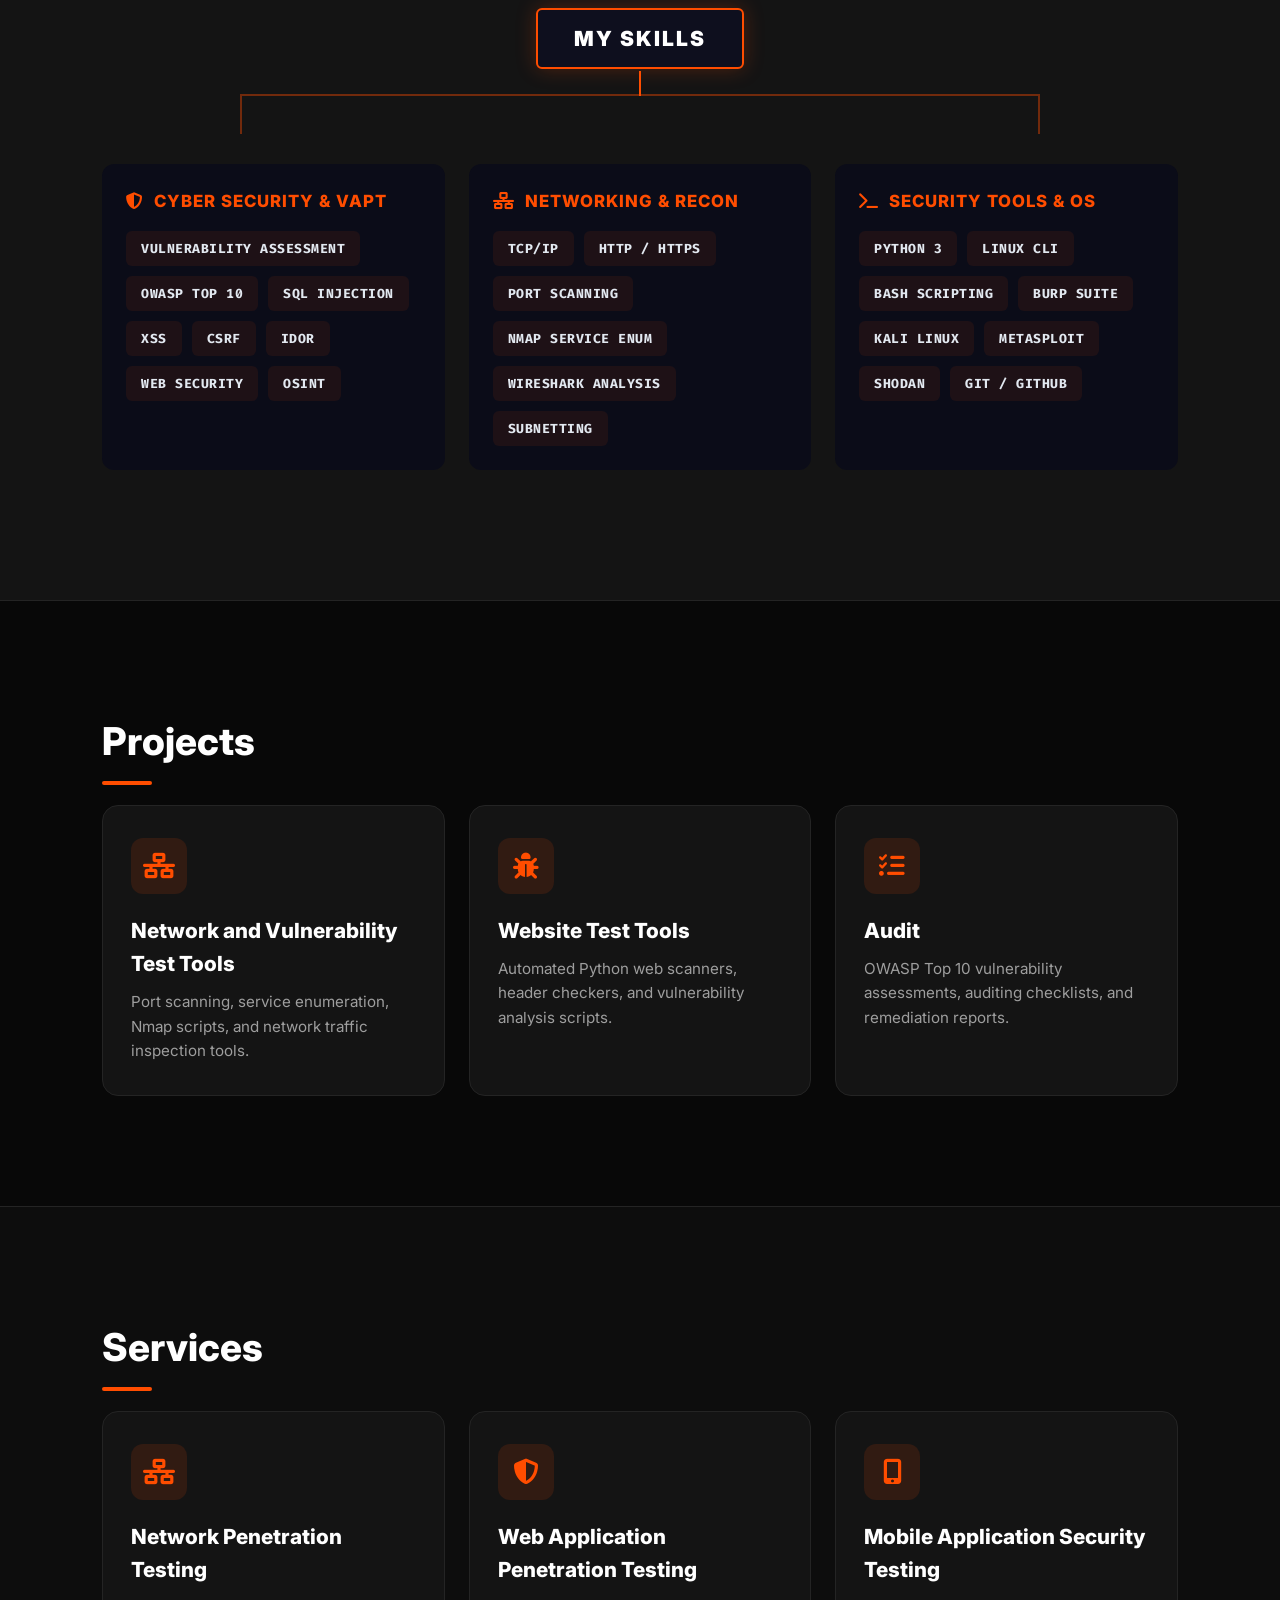
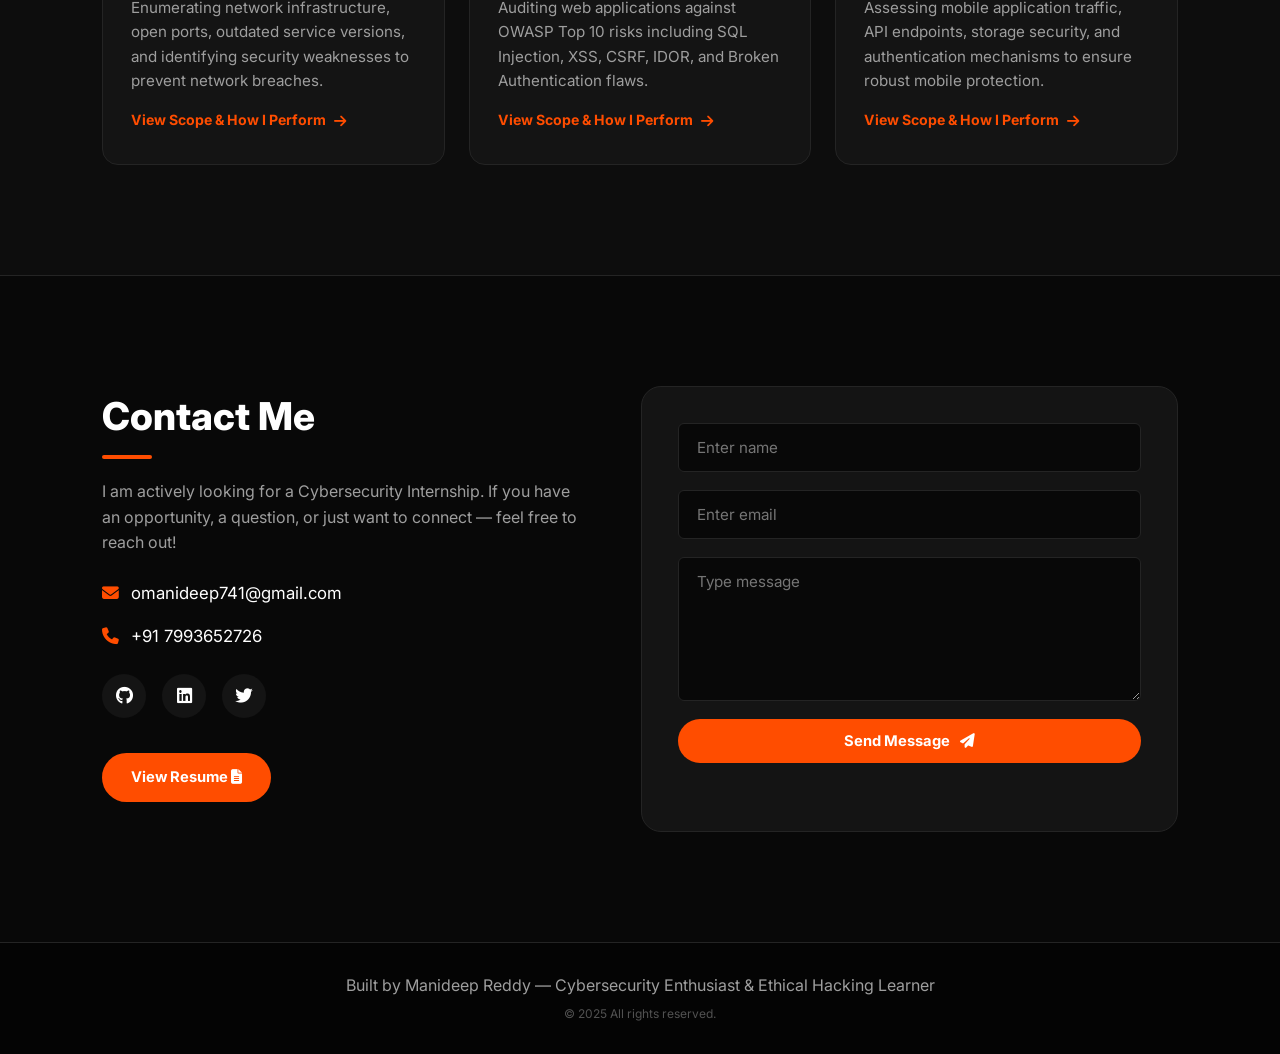
==== commit 279025b0: "Switch contact form back to Web3Forms for 250 monthly free emails" ====
--- a/index.html
+++ b/index.html
@@ -244,7 +244,10 @@
                 <a href="Manideep_Reddy_Resume.html" target="_blank" class="btn btn-primary" style="margin-top: 35px; display: inline-block;">View Resume <i class="fa-solid fa-file-lines" aria-hidden="true"></i></a>
             </div>
             <div class="contact-right">
-                <form action="https://formspree.io/f/xbdnzvwa" method="POST" name="contact-form" id="contact-form" autocomplete="off">
+                <form action="https://api.web3forms.com/submit" method="POST" name="contact-form" id="contact-form" autocomplete="off">
+                    <input type="hidden" name="access_key" value="c3b8d5ac-7731-42cd-883f-e6e0af3a45a0">
+                    <input type="hidden" name="subject" value="New Portfolio Message from Visitor">
+                    <input type="hidden" name="from_name" value="Cybersecurity Portfolio">
                     <input type="text" name="name" id="name" placeholder="Enter name" required maxlength="100">
                     <input type="email" name="email" id="email" placeholder="Enter email" required maxlength="150">
                     <textarea name="message" id="message" rows="6" placeholder="Type message" required maxlength="2000"></textarea>
@@ -428,14 +431,13 @@
         });
     });
 
-    // Formspree Contact Form Handler (GitHub Pages Video Tutorial Standard)
-    const formspreeForm = document.getElementById('contact-form');
+    // Web3Forms Contact Form Handler (250 Emails/Month Free)
+    const web3Form = document.getElementById('contact-form');
     const formStatus = document.getElementById('form-status');
 
-    if (formspreeForm) {
-        formspreeForm.addEventListener('submit', async function (e) {
+    if (web3Form) {
+        web3Form.addEventListener('submit', async function (e) {
             e.preventDefault();
-            const actionUrl = formspreeForm.action;
             const submitBtn = document.getElementById('submit-btn');
             const originalBtnText = submitBtn.innerHTML;
             submitBtn.disabled = true;
@@ -446,38 +448,34 @@
             }
 
             try {
-                const response = await fetch(actionUrl, {
+                const response = await fetch('https://api.web3forms.com/submit', {
                     method: 'POST',
-                    body: new FormData(formspreeForm),
-                    headers: { 'Accept': 'application/json' }
+                    body: new FormData(web3Form)
                 });
+                const json = await response.json();
 
                 submitBtn.disabled = false;
                 submitBtn.innerHTML = originalBtnText;
 
-                if (response.ok) {
+                if (json.success) {
                     if (formStatus) {
                         formStatus.style.color = '#00E676';
                         formStatus.innerHTML = 'Thank you! Your message has been sent successfully.';
                     } else alert('Thank you! Your message has been sent successfully.');
-                    formspreeForm.reset();
+                    web3Form.reset();
                 } else {
-                    const data = await response.json();
                     if (formStatus) {
                         formStatus.style.color = '#FF4D00';
-                        formStatus.innerHTML = (data.errors ? data.errors.map(err => err.message).join(', ') : 'Form submission failed.');
-                    } else alert('Oops! Form submission failed.');
+                        formStatus.innerHTML = json.message || 'Submission failed. Please try again.';
+                    } else alert(json.message || 'Submission failed.');
                 }
             } catch (err) {
                 submitBtn.disabled = false;
                 submitBtn.innerHTML = originalBtnText;
                 if (formStatus) {
                     formStatus.style.color = '#FF4D00';
-                    formStatus.innerHTML = 'Network error. Opening email app...';
+                    formStatus.innerHTML = 'Network error. Please try again.';
                 }
-                const name = document.getElementById('name').value;
-                const message = document.getElementById('message').value;
-                window.location.href = `mailto:omanideep741@gmail.com?subject=Portfolio Message from ${encodeURIComponent(name)}&body=${encodeURIComponent(message)}`;
             }
         });
     }
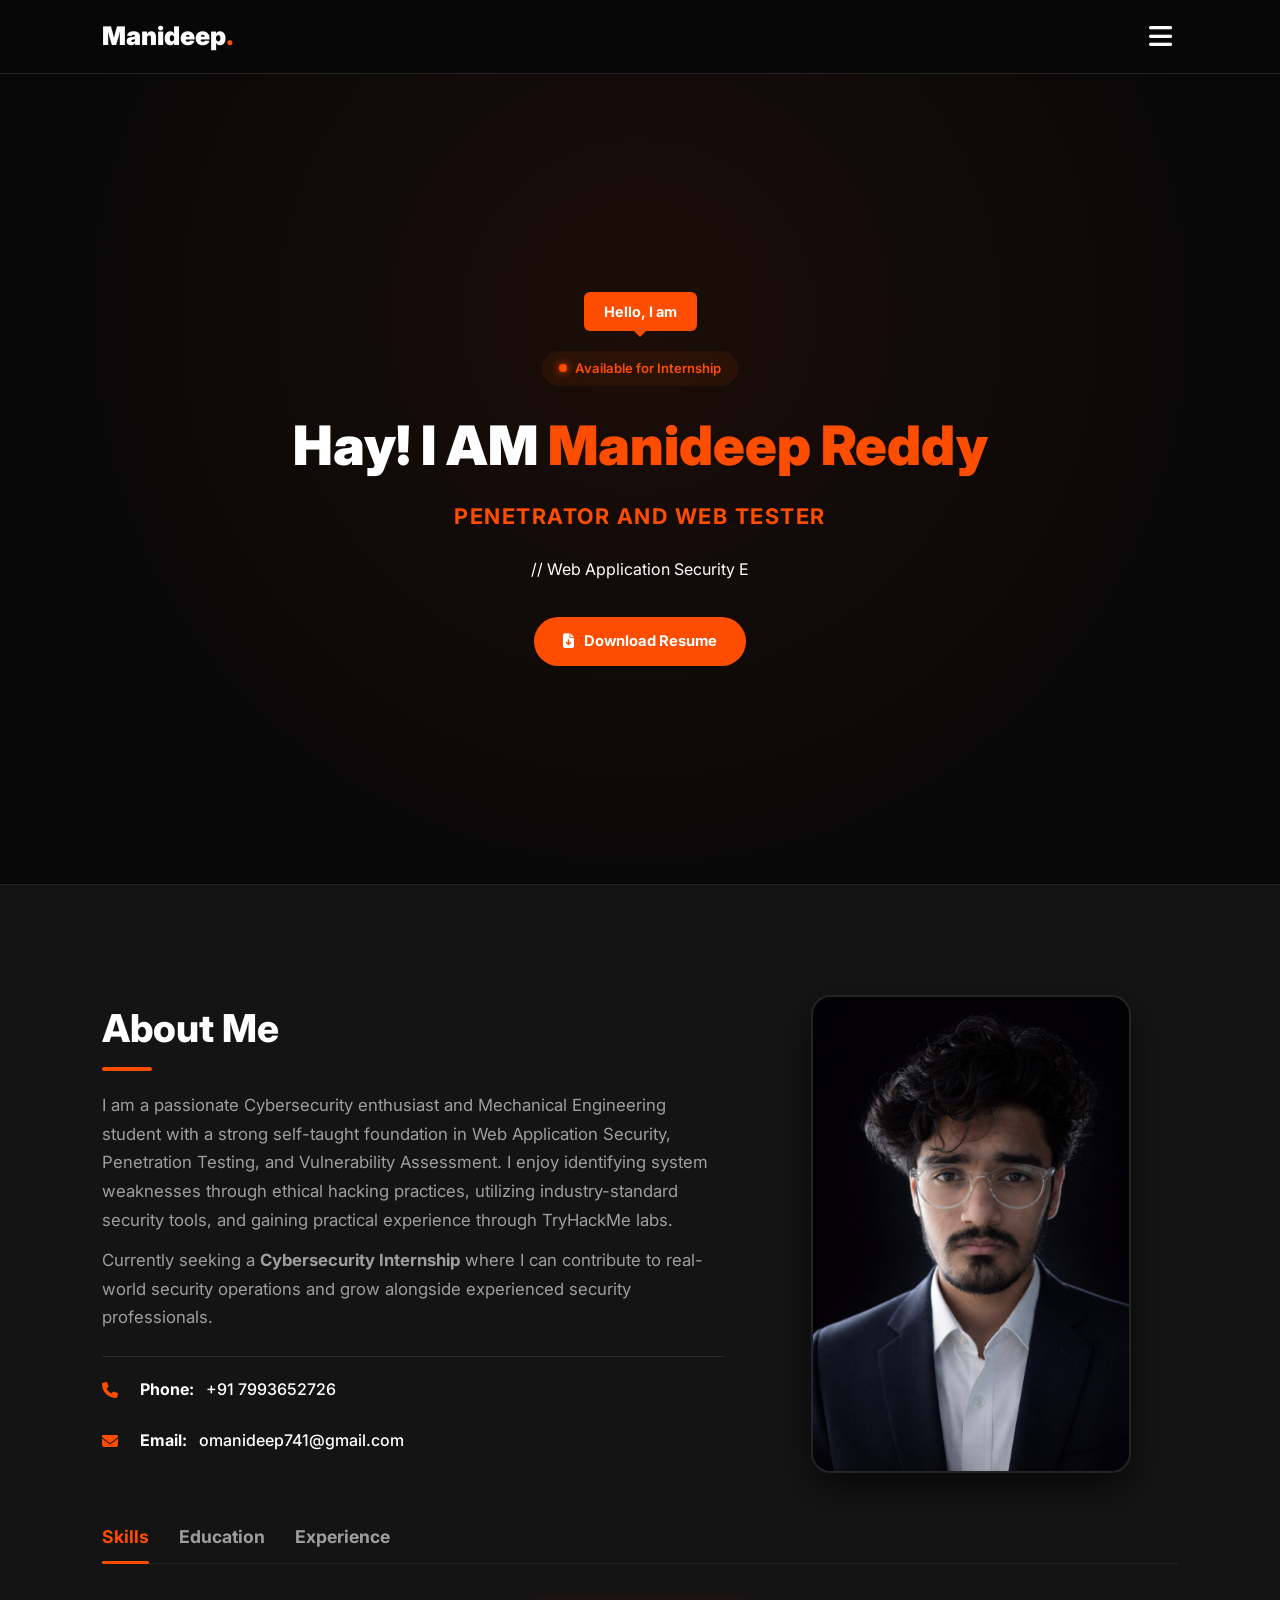
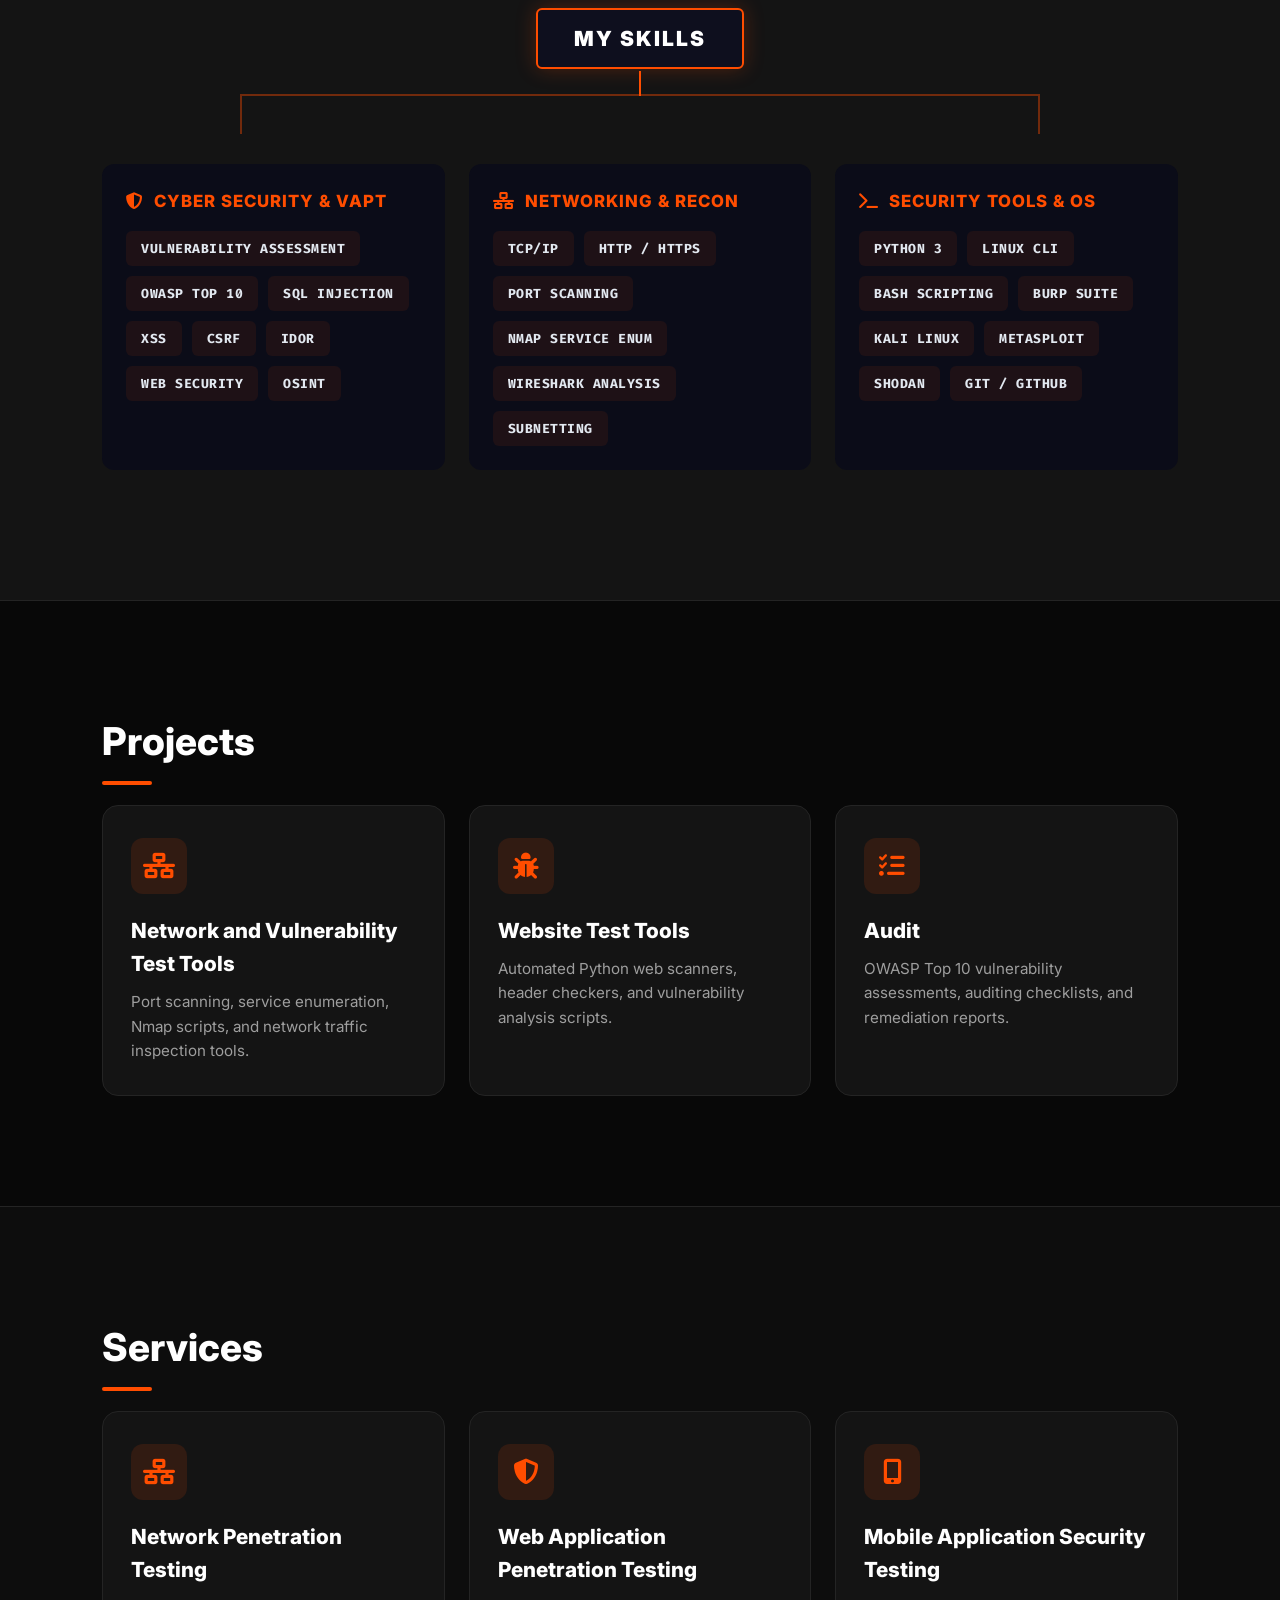
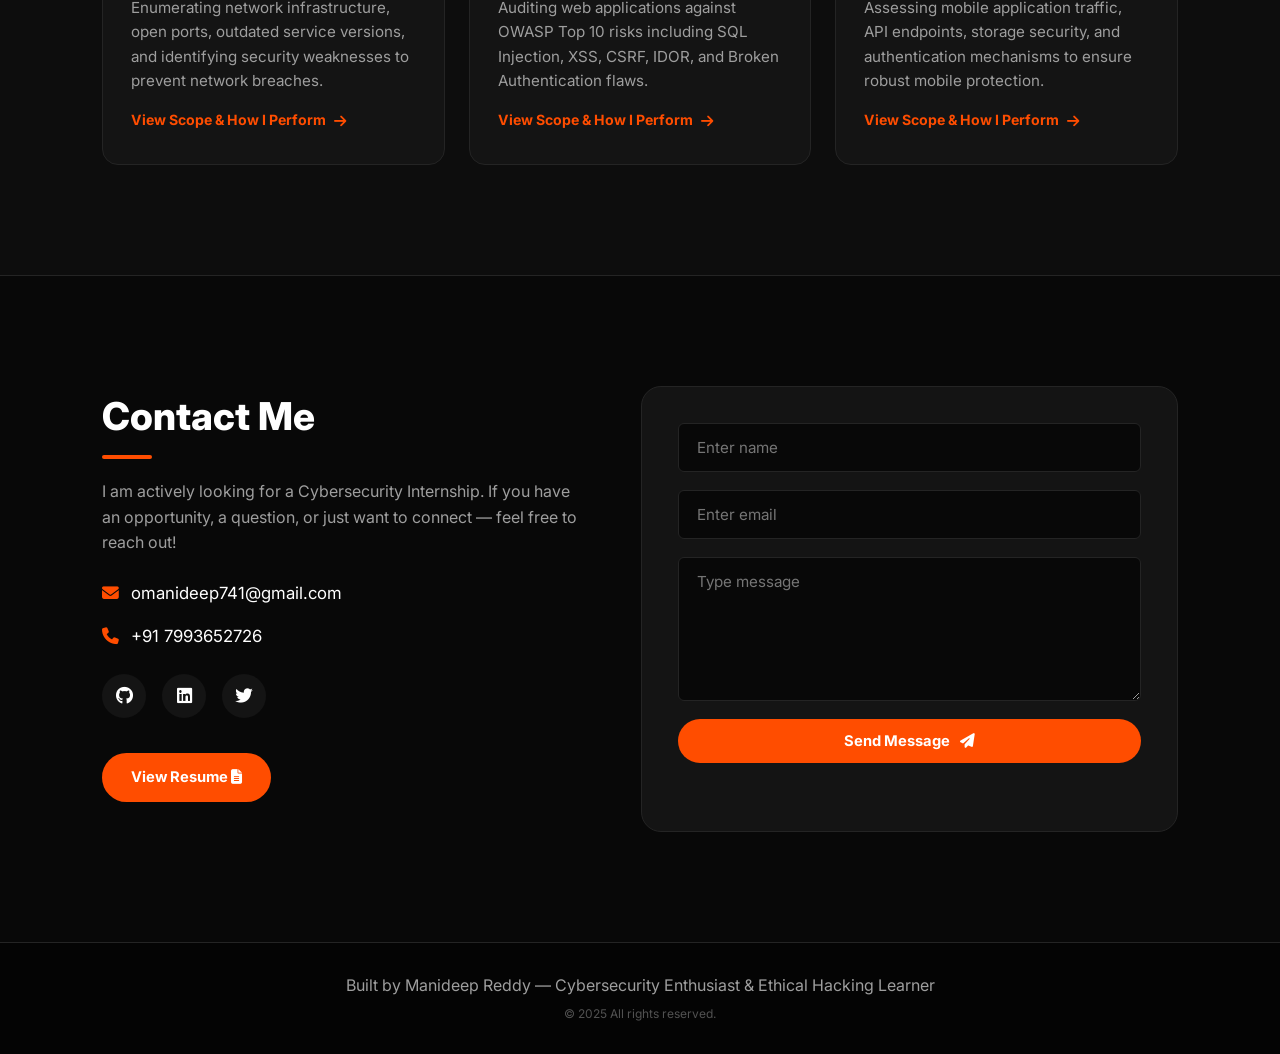
==== commit 7bfe15ee: "Switch contact form back to Web3Forms for 250 monthly free emails" ====
--- a/index.html
+++ b/index.html
@@ -7,7 +7,7 @@
     <meta http-equiv="X-Content-Type-Options" content="nosniff">
     <meta http-equiv="X-Frame-Options" content="DENY">
     <meta name="referrer" content="strict-origin-when-cross-origin">
-    <link rel="stylesheet" href="style.css?v=4.0">
+    <link rel="stylesheet" href="style.css?v=5.0">
     <link rel="preconnect" href="https://fonts.googleapis.com">
     <link rel="preconnect" href="https://fonts.gstatic.com" crossorigin>
     <link href="https://fonts.googleapis.com/css2?family=Fira+Code:wght@400;500;700&family=Inter:wght@300;400;500;600;700&display=swap" rel="stylesheet">
